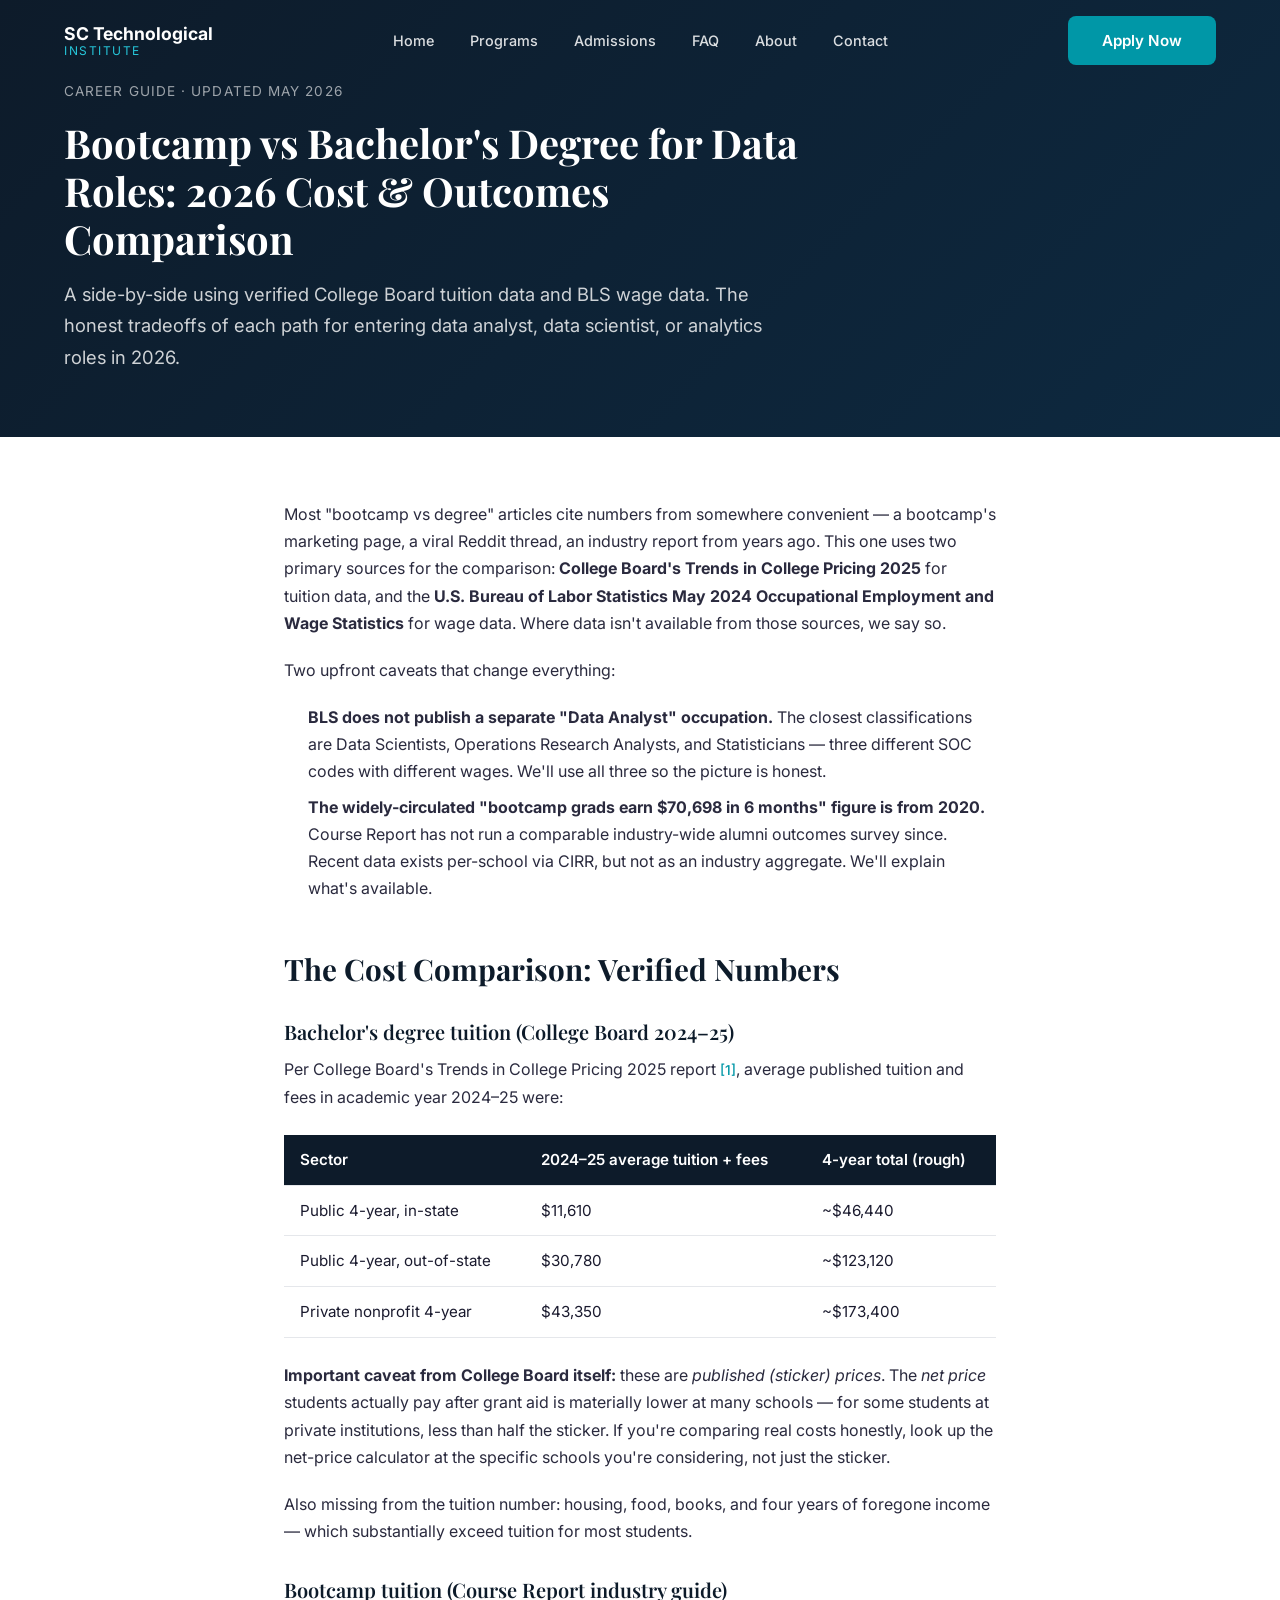
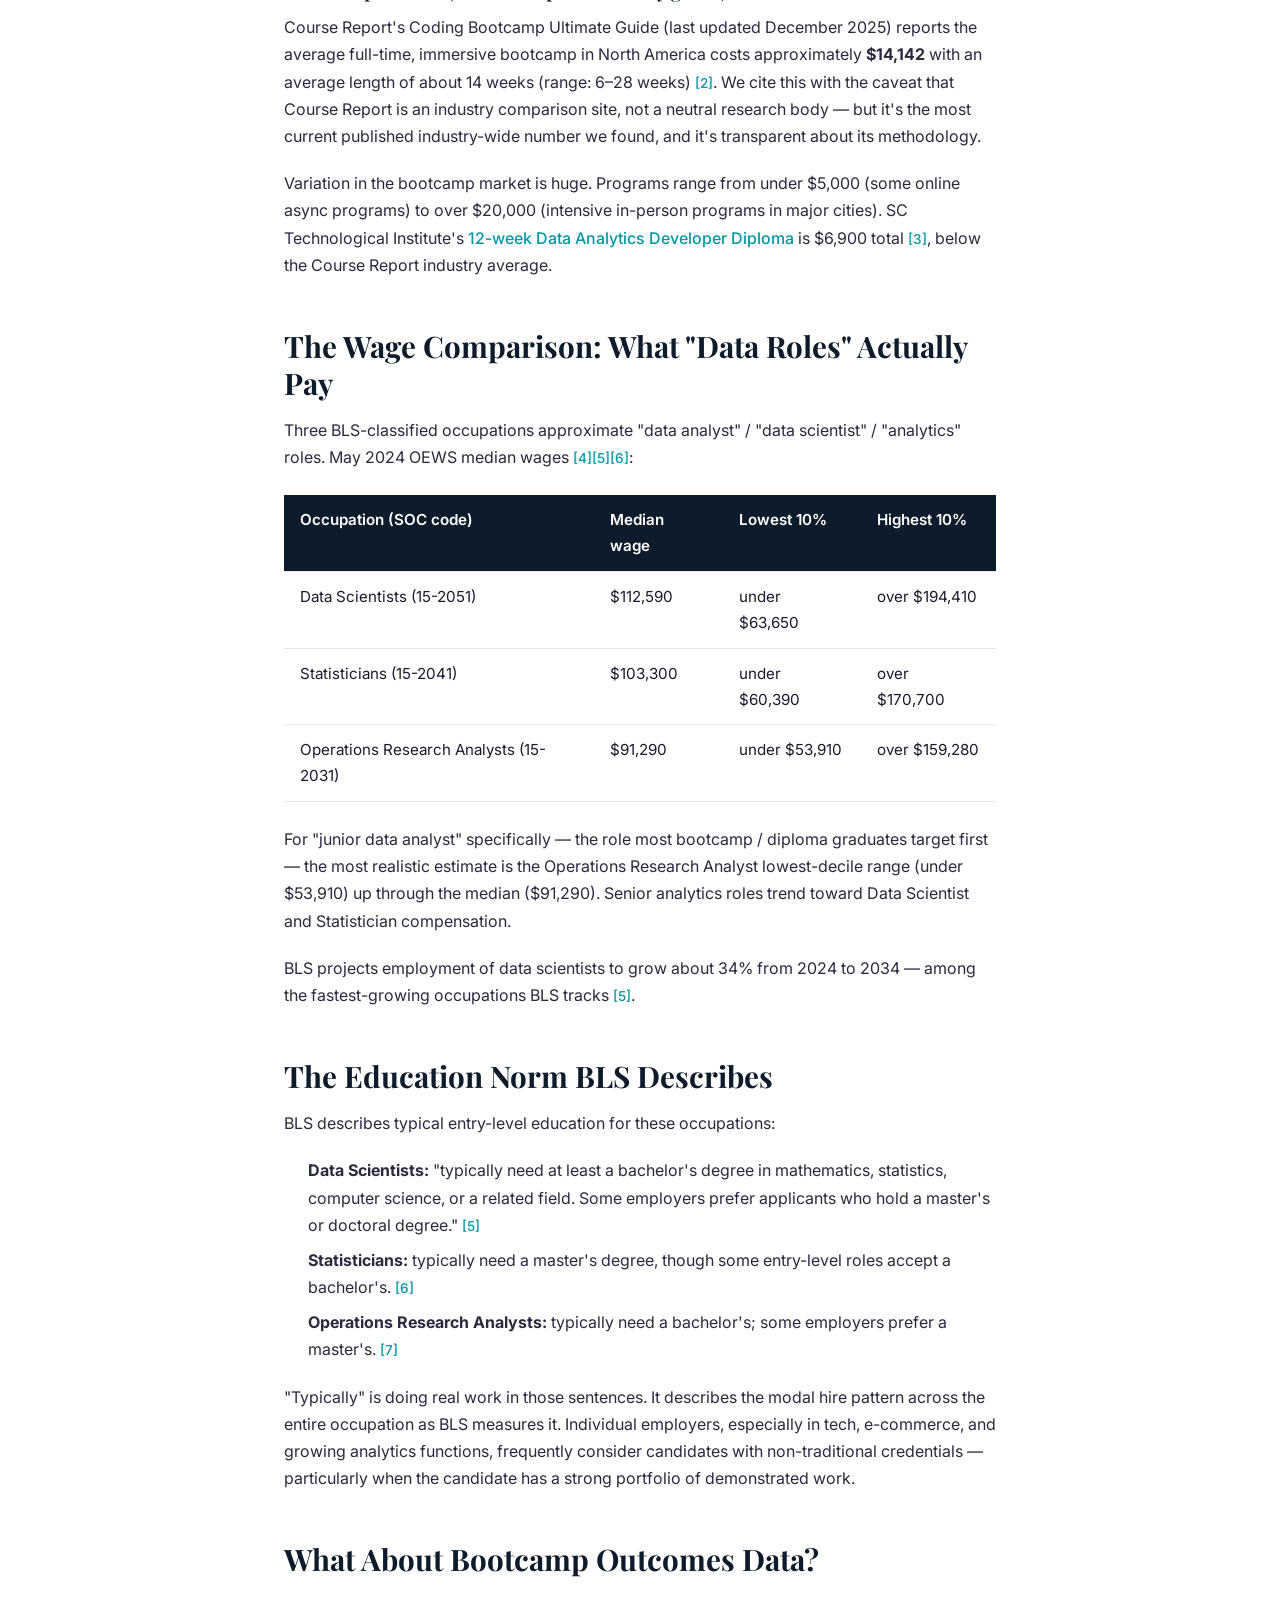
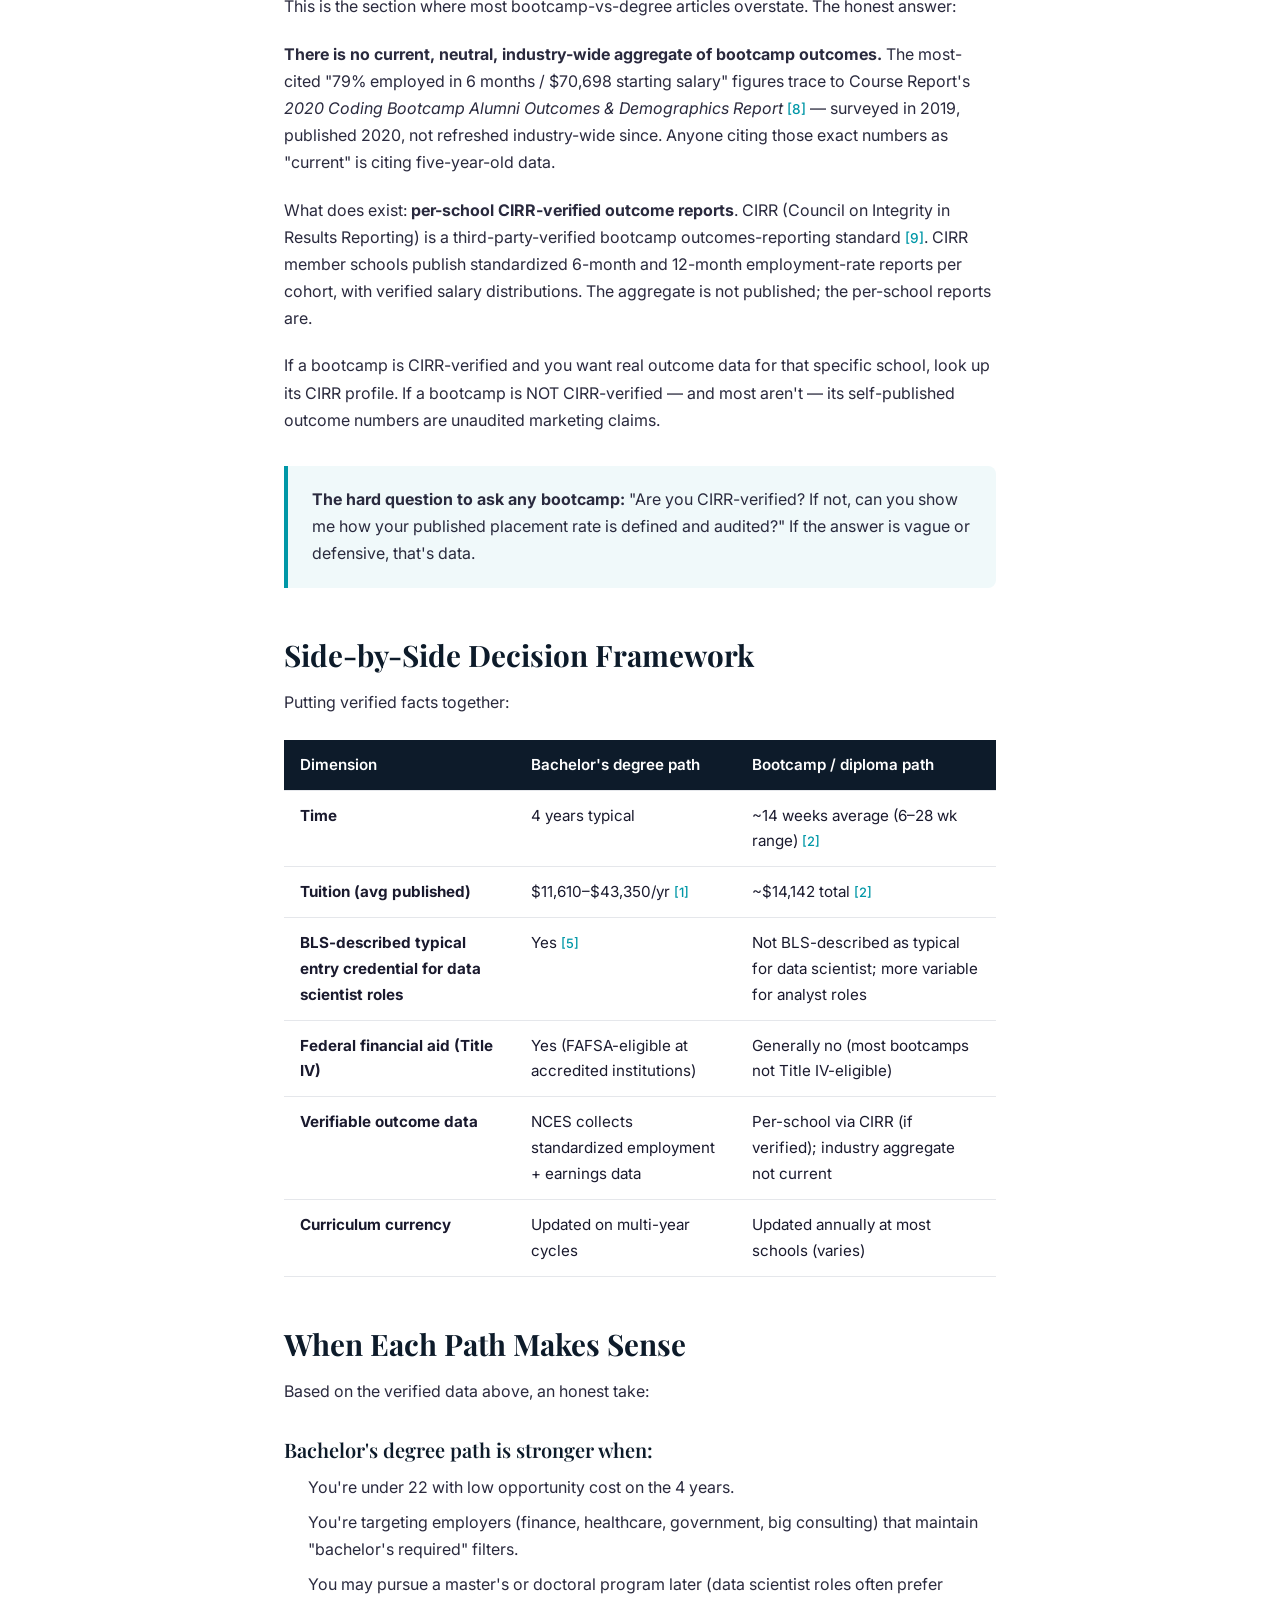
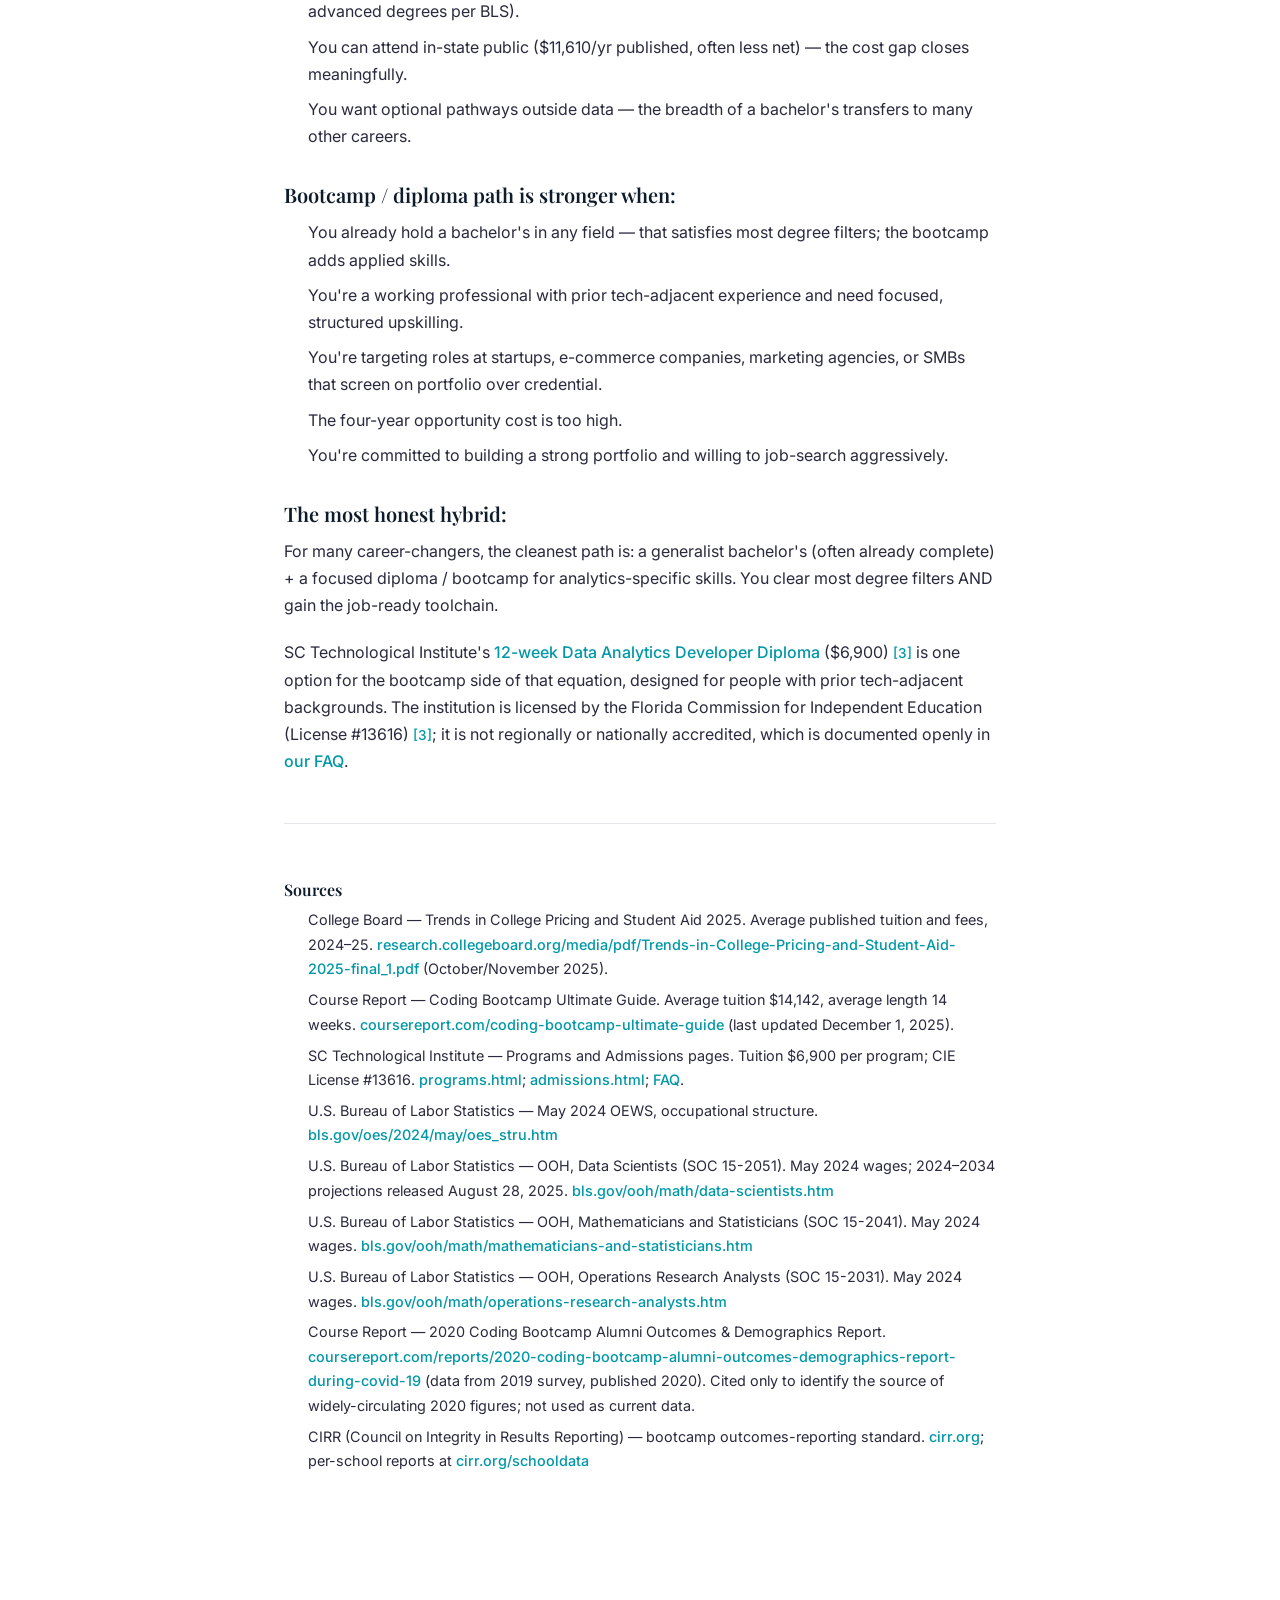
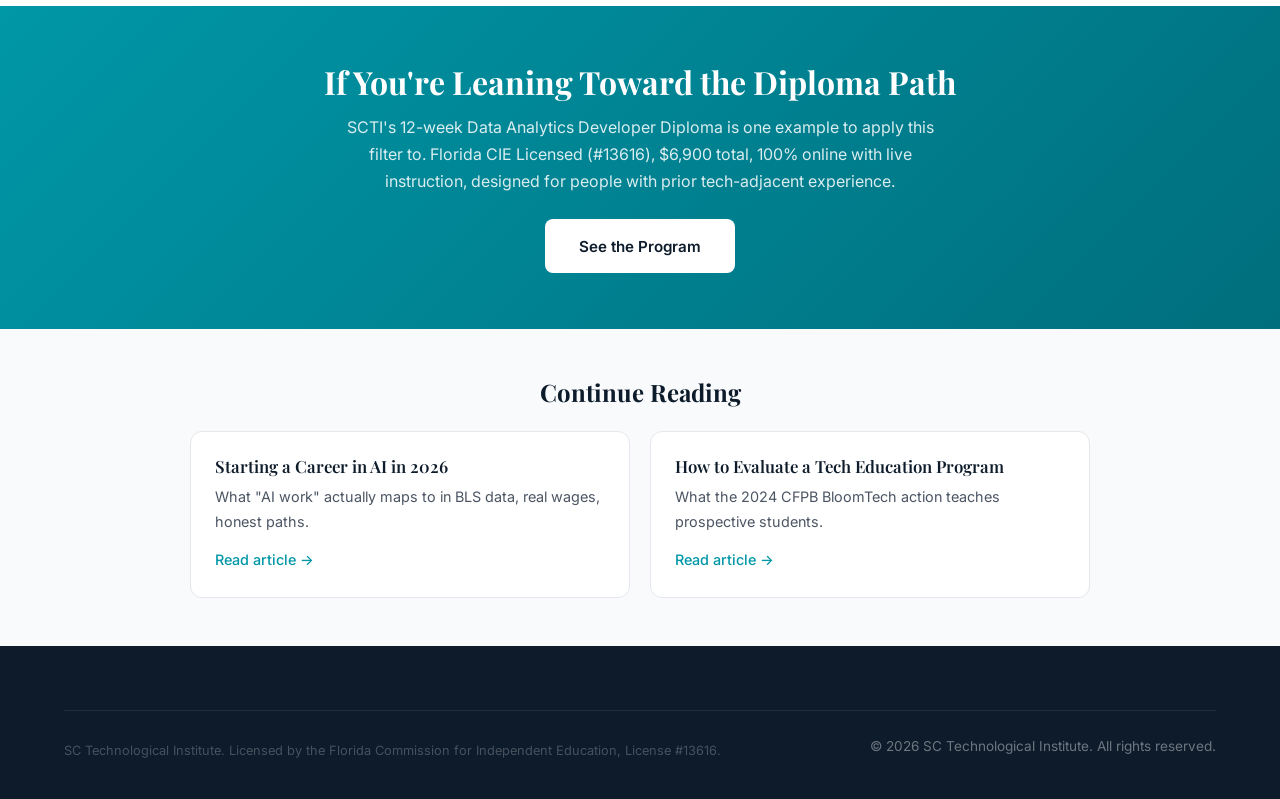
==== blog/bootcamp-vs-bachelors-degree-data-roles-2026.html @ d34c8147 "Mirror from develop @ b030629" ====
<!DOCTYPE html>
<html lang="en">
<head>
    <meta charset="UTF-8">
    <meta name="viewport" content="width=device-width, initial-scale=1.0">
    <meta name="description" content="2026 honest comparison of bootcamp vs bachelor's degree paths for data roles, using verified College Board tuition data and BLS wage data. Time, cost, credentialing tradeoffs — sources cited throughout.">
    <meta name="keywords" content="bootcamp vs degree, data analytics bootcamp vs degree, college tuition 2024 25, bootcamp tuition 2025, BLS data scientist salary, College Board tuition data">
    <meta name="author" content="SC Technological Institute">
    <meta name="robots" content="index, follow">
    <link rel="canonical" href="https://www.sctechinstitute.org/blog/bootcamp-vs-bachelors-degree-data-roles-2026.html">

    <meta property="og:title" content="Bootcamp vs Bachelor's Degree for Data Roles: 2026 Cost & Outcomes Comparison">
    <meta property="og:description" content="College Board tuition data + BLS wages, side by side. Honest tradeoffs of each path for entering data analyst, data scientist, or analytics roles.">
    <meta property="og:type" content="article">
    <meta property="og:url" content="https://www.sctechinstitute.org/blog/bootcamp-vs-bachelors-degree-data-roles-2026.html">
    <meta property="og:site_name" content="SC Technological Institute">
    <meta property="og:locale" content="en_US">
    <meta property="og:image" content="https://www.sctechinstitute.org/images/logo.svg">
    <meta property="article:published_time" content="2026-05-04">
    <meta property="article:author" content="SC Technological Institute">

    <meta name="twitter:card" content="summary_large_image">
    <meta name="twitter:title" content="Bootcamp vs Bachelor's Degree for Data Roles (2026 Comparison)">
    <meta name="twitter:description" content="College Board + BLS data on tuition and wages, side by side.">
    <meta name="twitter:image" content="https://www.sctechinstitute.org/images/logo.svg">

    <title>Bootcamp vs Bachelor's Degree for Data Roles: 2026 Comparison | SCTI</title>

    <script type="application/ld+json">
    {
      "@context": "https://schema.org",
      "@type": "Article",
      "headline": "Bootcamp vs Bachelor's Degree for Data Roles: 2026 Cost &amp; Outcomes Comparison",
      "description": "College Board tuition + BLS wage data side by side, honest tradeoffs.",
      "image": "https://www.sctechinstitute.org/images/logo.svg",
      "datePublished": "2026-05-04",
      "dateModified": "2026-05-04",
      "author": { "@type": "Organization", "name": "SC Technological Institute", "url": "https://www.sctechinstitute.org" },
      "publisher": {
        "@type": "EducationalOrganization",
        "name": "SC Technological Institute",
        "logo": { "@type": "ImageObject", "url": "https://www.sctechinstitute.org/images/logo.svg" }
      },
      "mainEntityOfPage": "https://www.sctechinstitute.org/blog/bootcamp-vs-bachelors-degree-data-roles-2026.html"
    }
    </script>

    <script type="application/ld+json">
    {
      "@context": "https://schema.org",
      "@type": "BreadcrumbList",
      "itemListElement": [
        { "@type": "ListItem", "position": 1, "name": "Home", "item": "https://www.sctechinstitute.org/" },
        { "@type": "ListItem", "position": 2, "name": "Blog", "item": "https://www.sctechinstitute.org/blog/" },
        { "@type": "ListItem", "position": 3, "name": "Bootcamp vs Bachelor's Degree for Data Roles", "item": "https://www.sctechinstitute.org/blog/bootcamp-vs-bachelors-degree-data-roles-2026.html" }
      ]
    }
    </script>

    <link rel="preconnect" href="https://fonts.googleapis.com">
    <link rel="preconnect" href="https://fonts.gstatic.com" crossorigin>
    <link href="https://fonts.googleapis.com/css2?family=Inter:wght@300;400;500;600;700&family=Playfair+Display:wght@400;600;700&display=swap" rel="stylesheet">
    <link rel="stylesheet" href="../css/style.css">
    <link rel="icon" type="image/png" href="../images/logo.svg">

    <style>
        body { font-family: 'Inter', -apple-system, sans-serif; color: #1a1a2e; line-height: 1.7; }
        .article-hero { background: linear-gradient(135deg, #0d1b2a 0%, #0d2940 100%); padding: 5rem 0 3rem; color: #fff; }
        .article-meta { font-size: 0.85rem; color: rgba(255,255,255,0.6); text-transform: uppercase; letter-spacing: 0.08em; margin-bottom: 1rem; }
        .article-hero h1 { font-family: 'Playfair Display', Georgia, serif; font-size: 2.5rem; font-weight: 700; line-height: 1.2; margin-bottom: 1rem; color: #fff; max-width: 760px; }
        .article-hero .subtitle { font-size: 1.15rem; color: rgba(255,255,255,0.8); max-width: 720px; }
        .article-body { padding: 4rem 0; }
        .article-body .container { max-width: 760px; }
        .article-body h2 { font-family: 'Playfair Display', Georgia, serif; font-size: 1.85rem; font-weight: 700; color: #0d1b2a; margin-top: 3rem; margin-bottom: 1rem; }
        .article-body h3 { font-size: 1.25rem; font-weight: 600; color: #0d1b2a; margin-top: 2rem; margin-bottom: 0.75rem; }
        .article-body p { margin-bottom: 1.25rem; color: #2a2a3e; }
        .article-body ul, .article-body ol { margin: 0 0 1.25rem 1.5rem; }
        .article-body li { margin-bottom: 0.5rem; color: #2a2a3e; }
        .article-body a { color: #0097a7; font-weight: 500; }
        .article-body a:hover { text-decoration: underline; }
        .source-cite { font-size: 0.85em; color: #6b7280; }
        .source-cite a { color: #6b7280; }
        .data-table { width: 100%; border-collapse: collapse; margin: 1.5rem 0; font-size: 0.95rem; }
        .data-table th, .data-table td { text-align: left; padding: 0.75rem 1rem; border-bottom: 1px solid #e5e7eb; vertical-align: top; }
        .data-table th { background: #0d1b2a; color: #fff; font-weight: 600; }
        .callout { background: #f0f9fa; border-left: 4px solid #0097a7; padding: 1.25rem 1.5rem; margin: 2rem 0; border-radius: 0 8px 8px 0; }
        .callout p:last-child { margin-bottom: 0; }
        .footnotes { margin-top: 3rem; padding-top: 1.5rem; border-top: 1px solid #e5e7eb; font-size: 0.9rem; color: #4b5563; }
        .footnotes h3 { font-size: 1rem; font-weight: 600; color: #0d1b2a; margin-bottom: 0.5rem; }
        .footnotes ol { margin-left: 1.5rem; }
        .footnotes li { margin-bottom: 0.4rem; word-wrap: break-word; }
        .article-cta { background: linear-gradient(135deg, #0097a7 0%, #006e7d 100%); padding: 3.5rem 0; text-align: center; color: #fff; margin-top: 3rem; }
        .article-cta h2 { color: #fff; font-family: 'Playfair Display', Georgia, serif; font-size: 2rem; margin-bottom: 0.75rem; }
        .article-cta p { color: rgba(255,255,255,0.85); margin-bottom: 1.5rem; max-width: 600px; margin-left: auto; margin-right: auto; }
        .article-cta .btn { display: inline-block; padding: 0.9rem 2rem; background: #fff; color: #0d1b2a; border-radius: 8px; font-weight: 600; text-decoration: none; }
        .related-posts { padding: 3rem 0; background: #f8fafc; }
        .related-posts h3 { font-family: 'Playfair Display', Georgia, serif; font-size: 1.5rem; margin-bottom: 1.5rem; color: #0d1b2a; text-align: center; }
        .related-grid { display: grid; grid-template-columns: repeat(auto-fit, minmax(280px, 1fr)); gap: 1.25rem; max-width: 900px; margin: 0 auto; }
        .related-card { background: #fff; padding: 1.5rem; border-radius: 12px; border: 1px solid #e5e7eb; }
        .related-card h4 { font-size: 1.05rem; font-weight: 600; margin-bottom: 0.5rem; color: #0d1b2a; }
        .related-card p { font-size: 0.9rem; color: #4b5563; margin-bottom: 0.75rem; }
        .related-card a { color: #0097a7; font-weight: 500; font-size: 0.9rem; }
    </style>
</head>
<body>

<nav class="main-nav" role="navigation" aria-label="Main navigation">
    <div class="nav-container">
        <a href="../index.html" class="nav-logo" aria-label="SC Technological Institute Home">
            <div class="nav-logo-text">
                <span class="nav-logo-name">SC Technological</span>
                <span class="nav-logo-sub">Institute</span>
            </div>
        </a>
        <ul class="nav-menu" role="menubar">
            <li role="none"><a href="../index.html" role="menuitem">Home</a></li>
            <li role="none"><a href="../programs.html" role="menuitem">Programs</a></li>
            <li role="none"><a href="../admissions.html" role="menuitem">Admissions</a></li>
            <li role="none"><a href="../faq.html" role="menuitem">FAQ</a></li>
            <li role="none"><a href="../about.html" role="menuitem">About</a></li>
            <li role="none"><a href="../contact.html" role="menuitem">Contact</a></li>
        </ul>
        <a href="../admissions.html" class="nav-cta btn btn-accent">Apply Now</a>
    </div>
</nav>

<main>
    <article>
        <header class="article-hero">
            <div class="container">
                <p class="article-meta">Career Guide · Updated May 2026</p>
                <h1>Bootcamp vs Bachelor's Degree for Data Roles: 2026 Cost &amp; Outcomes Comparison</h1>
                <p class="subtitle">A side-by-side using verified College Board tuition data and BLS wage data. The honest tradeoffs of each path for entering data analyst, data scientist, or analytics roles in 2026.</p>
            </div>
        </header>

        <div class="article-body">
            <div class="container">
                <p>Most "bootcamp vs degree" articles cite numbers from somewhere convenient — a bootcamp's marketing page, a viral Reddit thread, an industry report from years ago. This one uses two primary sources for the comparison: <strong>College Board's Trends in College Pricing 2025</strong> for tuition data, and the <strong>U.S. Bureau of Labor Statistics May 2024 Occupational Employment and Wage Statistics</strong> for wage data. Where data isn't available from those sources, we say so.</p>

                <p>Two upfront caveats that change everything:</p>

                <ol>
                    <li><strong>BLS does not publish a separate "Data Analyst" occupation.</strong> The closest classifications are Data Scientists, Operations Research Analysts, and Statisticians — three different SOC codes with different wages. We'll use all three so the picture is honest.</li>
                    <li><strong>The widely-circulated "bootcamp grads earn $70,698 in 6 months" figure is from 2020.</strong> Course Report has not run a comparable industry-wide alumni outcomes survey since. Recent data exists per-school via CIRR, but not as an industry aggregate. We'll explain what's available.</li>
                </ol>

                <h2>The Cost Comparison: Verified Numbers</h2>

                <h3>Bachelor's degree tuition (College Board 2024–25)</h3>

                <p>Per College Board's Trends in College Pricing 2025 report <a href="#fn1" class="source-cite">[1]</a>, average published tuition and fees in academic year 2024–25 were:</p>

                <table class="data-table">
                    <thead>
                        <tr>
                            <th>Sector</th>
                            <th>2024–25 average tuition + fees</th>
                            <th>4-year total (rough)</th>
                        </tr>
                    </thead>
                    <tbody>
                        <tr><td>Public 4-year, in-state</td><td>$11,610</td><td>~$46,440</td></tr>
                        <tr><td>Public 4-year, out-of-state</td><td>$30,780</td><td>~$123,120</td></tr>
                        <tr><td>Private nonprofit 4-year</td><td>$43,350</td><td>~$173,400</td></tr>
                    </tbody>
                </table>

                <p><strong>Important caveat from College Board itself:</strong> these are <em>published (sticker) prices</em>. The <em>net price</em> students actually pay after grant aid is materially lower at many schools — for some students at private institutions, less than half the sticker. If you're comparing real costs honestly, look up the net-price calculator at the specific schools you're considering, not just the sticker.</p>

                <p>Also missing from the tuition number: housing, food, books, and four years of foregone income — which substantially exceed tuition for most students.</p>

                <h3>Bootcamp tuition (Course Report industry guide)</h3>

                <p>Course Report's Coding Bootcamp Ultimate Guide (last updated December 2025) reports the average full-time, immersive bootcamp in North America costs approximately <strong>$14,142</strong> with an average length of about 14 weeks (range: 6–28 weeks) <a href="#fn2" class="source-cite">[2]</a>. We cite this with the caveat that Course Report is an industry comparison site, not a neutral research body — but it's the most current published industry-wide number we found, and it's transparent about its methodology.</p>

                <p>Variation in the bootcamp market is huge. Programs range from under $5,000 (some online async programs) to over $20,000 (intensive in-person programs in major cities). SC Technological Institute's <a href="../programs.html">12-week Data Analytics Developer Diploma</a> is $6,900 total <a href="#fn3" class="source-cite">[3]</a>, below the Course Report industry average.</p>

                <h2>The Wage Comparison: What "Data Roles" Actually Pay</h2>

                <p>Three BLS-classified occupations approximate "data analyst" / "data scientist" / "analytics" roles. May 2024 OEWS median wages <a href="#fn4" class="source-cite">[4]</a><a href="#fn5" class="source-cite">[5]</a><a href="#fn6" class="source-cite">[6]</a>:</p>

                <table class="data-table">
                    <thead>
                        <tr>
                            <th>Occupation (SOC code)</th>
                            <th>Median wage</th>
                            <th>Lowest 10%</th>
                            <th>Highest 10%</th>
                        </tr>
                    </thead>
                    <tbody>
                        <tr><td>Data Scientists (15-2051)</td><td>$112,590</td><td>under $63,650</td><td>over $194,410</td></tr>
                        <tr><td>Statisticians (15-2041)</td><td>$103,300</td><td>under $60,390</td><td>over $170,700</td></tr>
                        <tr><td>Operations Research Analysts (15-2031)</td><td>$91,290</td><td>under $53,910</td><td>over $159,280</td></tr>
                    </tbody>
                </table>

                <p>For "junior data analyst" specifically — the role most bootcamp / diploma graduates target first — the most realistic estimate is the Operations Research Analyst lowest-decile range (under $53,910) up through the median ($91,290). Senior analytics roles trend toward Data Scientist and Statistician compensation.</p>

                <p>BLS projects employment of data scientists to grow about 34% from 2024 to 2034 — among the fastest-growing occupations BLS tracks <a href="#fn5" class="source-cite">[5]</a>.</p>

                <h2>The Education Norm BLS Describes</h2>

                <p>BLS describes typical entry-level education for these occupations:</p>

                <ul>
                    <li><strong>Data Scientists:</strong> "typically need at least a bachelor's degree in mathematics, statistics, computer science, or a related field. Some employers prefer applicants who hold a master's or doctoral degree." <a href="#fn5" class="source-cite">[5]</a></li>
                    <li><strong>Statisticians:</strong> typically need a master's degree, though some entry-level roles accept a bachelor's. <a href="#fn6" class="source-cite">[6]</a></li>
                    <li><strong>Operations Research Analysts:</strong> typically need a bachelor's; some employers prefer a master's. <a href="#fn7" class="source-cite">[7]</a></li>
                </ul>

                <p>"Typically" is doing real work in those sentences. It describes the modal hire pattern across the entire occupation as BLS measures it. Individual employers, especially in tech, e-commerce, and growing analytics functions, frequently consider candidates with non-traditional credentials — particularly when the candidate has a strong portfolio of demonstrated work.</p>

                <h2>What About Bootcamp Outcomes Data?</h2>

                <p>This is the section where most bootcamp-vs-degree articles overstate. The honest answer:</p>

                <p><strong>There is no current, neutral, industry-wide aggregate of bootcamp outcomes.</strong> The most-cited "79% employed in 6 months / $70,698 starting salary" figures trace to Course Report's <em>2020 Coding Bootcamp Alumni Outcomes &amp; Demographics Report</em> <a href="#fn8" class="source-cite">[8]</a> — surveyed in 2019, published 2020, not refreshed industry-wide since. Anyone citing those exact numbers as "current" is citing five-year-old data.</p>

                <p>What does exist: <strong>per-school CIRR-verified outcome reports</strong>. CIRR (Council on Integrity in Results Reporting) is a third-party-verified bootcamp outcomes-reporting standard <a href="#fn9" class="source-cite">[9]</a>. CIRR member schools publish standardized 6-month and 12-month employment-rate reports per cohort, with verified salary distributions. The aggregate is not published; the per-school reports are.</p>

                <p>If a bootcamp is CIRR-verified and you want real outcome data for that specific school, look up its CIRR profile. If a bootcamp is NOT CIRR-verified — and most aren't — its self-published outcome numbers are unaudited marketing claims.</p>

                <div class="callout">
                    <p><strong>The hard question to ask any bootcamp:</strong> "Are you CIRR-verified? If not, can you show me how your published placement rate is defined and audited?" If the answer is vague or defensive, that's data.</p>
                </div>

                <h2>Side-by-Side Decision Framework</h2>

                <p>Putting verified facts together:</p>

                <table class="data-table">
                    <thead>
                        <tr>
                            <th>Dimension</th>
                            <th>Bachelor's degree path</th>
                            <th>Bootcamp / diploma path</th>
                        </tr>
                    </thead>
                    <tbody>
                        <tr>
                            <td><strong>Time</strong></td>
                            <td>4 years typical</td>
                            <td>~14 weeks average (6–28 wk range) <a href="#fn2" class="source-cite">[2]</a></td>
                        </tr>
                        <tr>
                            <td><strong>Tuition (avg published)</strong></td>
                            <td>$11,610–$43,350/yr <a href="#fn1" class="source-cite">[1]</a></td>
                            <td>~$14,142 total <a href="#fn2" class="source-cite">[2]</a></td>
                        </tr>
                        <tr>
                            <td><strong>BLS-described typical entry credential for data scientist roles</strong></td>
                            <td>Yes <a href="#fn5" class="source-cite">[5]</a></td>
                            <td>Not BLS-described as typical for data scientist; more variable for analyst roles</td>
                        </tr>
                        <tr>
                            <td><strong>Federal financial aid (Title IV)</strong></td>
                            <td>Yes (FAFSA-eligible at accredited institutions)</td>
                            <td>Generally no (most bootcamps not Title IV-eligible)</td>
                        </tr>
                        <tr>
                            <td><strong>Verifiable outcome data</strong></td>
                            <td>NCES collects standardized employment + earnings data</td>
                            <td>Per-school via CIRR (if verified); industry aggregate not current</td>
                        </tr>
                        <tr>
                            <td><strong>Curriculum currency</strong></td>
                            <td>Updated on multi-year cycles</td>
                            <td>Updated annually at most schools (varies)</td>
                        </tr>
                    </tbody>
                </table>

                <h2>When Each Path Makes Sense</h2>

                <p>Based on the verified data above, an honest take:</p>

                <h3>Bachelor's degree path is stronger when:</h3>
                <ul>
                    <li>You're under 22 with low opportunity cost on the 4 years.</li>
                    <li>You're targeting employers (finance, healthcare, government, big consulting) that maintain "bachelor's required" filters.</li>
                    <li>You may pursue a master's or doctoral program later (data scientist roles often prefer advanced degrees per BLS).</li>
                    <li>You can attend in-state public ($11,610/yr published, often less net) — the cost gap closes meaningfully.</li>
                    <li>You want optional pathways outside data — the breadth of a bachelor's transfers to many other careers.</li>
                </ul>

                <h3>Bootcamp / diploma path is stronger when:</h3>
                <ul>
                    <li>You already hold a bachelor's in any field — that satisfies most degree filters; the bootcamp adds applied skills.</li>
                    <li>You're a working professional with prior tech-adjacent experience and need focused, structured upskilling.</li>
                    <li>You're targeting roles at startups, e-commerce companies, marketing agencies, or SMBs that screen on portfolio over credential.</li>
                    <li>The four-year opportunity cost is too high.</li>
                    <li>You're committed to building a strong portfolio and willing to job-search aggressively.</li>
                </ul>

                <h3>The most honest hybrid:</h3>
                <p>For many career-changers, the cleanest path is: a generalist bachelor's (often already complete) + a focused diploma / bootcamp for analytics-specific skills. You clear most degree filters AND gain the job-ready toolchain.</p>

                <p>SC Technological Institute's <a href="../programs.html">12-week Data Analytics Developer Diploma</a> ($6,900) <a href="#fn3" class="source-cite">[3]</a> is one option for the bootcamp side of that equation, designed for people with prior tech-adjacent backgrounds. The institution is licensed by the Florida Commission for Independent Education (License #13616) <a href="#fn3" class="source-cite">[3]</a>; it is not regionally or nationally accredited, which is documented openly in <a href="../faq.html">our FAQ</a>.</p>

                <div class="footnotes">
                    <h3>Sources</h3>
                    <ol>
                        <li id="fn1">College Board — Trends in College Pricing and Student Aid 2025. Average published tuition and fees, 2024–25. <a href="https://research.collegeboard.org/media/pdf/Trends-in-College-Pricing-and-Student-Aid-2025-final_1.pdf" rel="nofollow">research.collegeboard.org/media/pdf/Trends-in-College-Pricing-and-Student-Aid-2025-final_1.pdf</a> (October/November 2025).</li>
                        <li id="fn2">Course Report — Coding Bootcamp Ultimate Guide. Average tuition $14,142, average length 14 weeks. <a href="https://www.coursereport.com/coding-bootcamp-ultimate-guide" rel="nofollow">coursereport.com/coding-bootcamp-ultimate-guide</a> (last updated December 1, 2025).</li>
                        <li id="fn3">SC Technological Institute — Programs and Admissions pages. Tuition $6,900 per program; CIE License #13616. <a href="../programs.html">programs.html</a>; <a href="../admissions.html">admissions.html</a>; <a href="../faq.html">FAQ</a>.</li>
                        <li id="fn4">U.S. Bureau of Labor Statistics — May 2024 OEWS, occupational structure. <a href="https://www.bls.gov/oes/2024/may/oes_stru.htm" rel="nofollow">bls.gov/oes/2024/may/oes_stru.htm</a></li>
                        <li id="fn5">U.S. Bureau of Labor Statistics — OOH, Data Scientists (SOC 15-2051). May 2024 wages; 2024–2034 projections released August 28, 2025. <a href="https://www.bls.gov/ooh/math/data-scientists.htm" rel="nofollow">bls.gov/ooh/math/data-scientists.htm</a></li>
                        <li id="fn6">U.S. Bureau of Labor Statistics — OOH, Mathematicians and Statisticians (SOC 15-2041). May 2024 wages. <a href="https://www.bls.gov/ooh/math/mathematicians-and-statisticians.htm" rel="nofollow">bls.gov/ooh/math/mathematicians-and-statisticians.htm</a></li>
                        <li id="fn7">U.S. Bureau of Labor Statistics — OOH, Operations Research Analysts (SOC 15-2031). May 2024 wages. <a href="https://www.bls.gov/ooh/math/operations-research-analysts.htm" rel="nofollow">bls.gov/ooh/math/operations-research-analysts.htm</a></li>
                        <li id="fn8">Course Report — 2020 Coding Bootcamp Alumni Outcomes &amp; Demographics Report. <a href="https://www.coursereport.com/reports/2020-coding-bootcamp-alumni-outcomes-demographics-report-during-covid-19" rel="nofollow">coursereport.com/reports/2020-coding-bootcamp-alumni-outcomes-demographics-report-during-covid-19</a> (data from 2019 survey, published 2020). Cited only to identify the source of widely-circulating 2020 figures; not used as current data.</li>
                        <li id="fn9">CIRR (Council on Integrity in Results Reporting) — bootcamp outcomes-reporting standard. <a href="https://www.cirr.org/" rel="nofollow">cirr.org</a>; per-school reports at <a href="https://www.cirr.org/schooldata" rel="nofollow">cirr.org/schooldata</a></li>
                    </ol>
                </div>
            </div>
        </div>

        <section class="article-cta">
            <div class="container">
                <h2>If You're Leaning Toward the Diploma Path</h2>
                <p>SCTI's 12-week Data Analytics Developer Diploma is one example to apply this filter to. Florida CIE Licensed (#13616), $6,900 total, 100% online with live instruction, designed for people with prior tech-adjacent experience.</p>
                <a href="../programs.html" class="btn">See the Program</a>
            </div>
        </section>
    </article>

    <section class="related-posts">
        <div class="container">
            <h3>Continue Reading</h3>
            <div class="related-grid">
                <div class="related-card">
                    <h4>Starting a Career in AI in 2026</h4>
                    <p>What "AI work" actually maps to in BLS data, real wages, honest paths.</p>
                    <a href="starting-a-career-in-ai-in-2026.html">Read article →</a>
                </div>
                <div class="related-card">
                    <h4>How to Evaluate a Tech Education Program</h4>
                    <p>What the 2024 CFPB BloomTech action teaches prospective students.</p>
                    <a href="how-to-evaluate-a-tech-education-program.html">Read article →</a>
                </div>
            </div>
        </div>
    </section>
</main>

<footer class="site-footer" role="contentinfo">
    <div class="container">
        <div class="footer-bottom">
            <p class="footer-licensure">SC Technological Institute. Licensed by the Florida Commission for Independent Education, License #13616.</p>
            <p class="footer-copyright">&copy; 2026 SC Technological Institute. All rights reserved.</p>
        </div>
    </div>
</footer>

</body>
</html>
---- css/style.css ----
/* ============================================================
   SC Technological Institute - Production Stylesheet
   Brand: Dark navy + teal accent + gold highlights
   Fonts: Inter (body), Playfair Display (headings)
   ============================================================ */

/* --- CSS Custom Properties --------------------------------- */
:root {
  --color-navy:        #0d1b2a;
  --color-navy-light:  #1b2d44;
  --color-navy-dark:   #060f1a;
  --color-teal:        #0097a7;
  --color-teal-dark:   #00838f;
  --color-teal-light:  #26c6da;
  --color-gold:        #d4a843;
  --color-gold-dark:   #b8922e;
  --color-gold-light:  #e4c36a;
  --color-green:       #2e7d32;
  --color-green-light: #4caf50;
  --color-white:       #ffffff;
  --color-off-white:   #f5f7fa;
  --color-light-gray:  #e8ecf1;
  --color-mid-gray:    #8a94a6;
  --color-dark-gray:   #3d4f5f;
  --color-text:        #2c3e50;
  --color-text-light:  #5a6c7d;
  --color-danger:      #c0392b;
  --color-success:     #27ae60;

  --font-body:    'Inter', -apple-system, BlinkMacSystemFont, 'Segoe UI', Roboto, sans-serif;
  --font-heading: 'Playfair Display', Georgia, 'Times New Roman', serif;

  --shadow-sm:  0 1px 3px rgba(0,0,0,.08);
  --shadow-md:  0 4px 12px rgba(0,0,0,.1);
  --shadow-lg:  0 8px 30px rgba(0,0,0,.15);
  --shadow-xl:  0 16px 48px rgba(0,0,0,.2);

  --radius-sm:  4px;
  --radius-md:  8px;
  --radius-lg:  12px;
  --radius-xl:  20px;
  --radius-full: 9999px;

  --transition-fast:   .2s ease;
  --transition-base:   .3s ease;
  --transition-slow:   .5s ease;

  --nav-height:  72px;
  --container-max: 1200px;
  --container-wide: 1400px;
}

/* --- Reset & Base ------------------------------------------ */
*,
*::before,
*::after {
  margin: 0;
  padding: 0;
  box-sizing: border-box;
}

html {
  scroll-behavior: smooth;
  font-size: 16px;
  -webkit-text-size-adjust: 100%;
}

body {
  font-family: var(--font-body);
  color: var(--color-text);
  background-color: var(--color-white);
  line-height: 1.7;
  overflow-x: hidden;
  -webkit-font-smoothing: antialiased;
  -moz-osx-font-smoothing: grayscale;
}

img {
  max-width: 100%;
  height: auto;
  display: block;
}

a {
  color: var(--color-teal);
  text-decoration: none;
  transition: color var(--transition-fast);
}

a:hover {
  color: var(--color-teal-dark);
}

ul, ol {
  list-style: none;
}

h1, h2, h3, h4, h5, h6 {
  font-family: var(--font-heading);
  font-weight: 700;
  line-height: 1.25;
  color: var(--color-navy);
}

h1 { font-size: 3rem; }
h2 { font-size: 2.25rem; }
h3 { font-size: 1.5rem; }
h4 { font-size: 1.25rem; }
h5 { font-size: 1.1rem; }
h6 { font-size: 1rem; }

p {
  margin-bottom: 1rem;
}

::selection {
  background: var(--color-teal);
  color: var(--color-white);
}

/* --- Utility Classes --------------------------------------- */
.container {
  width: 100%;
  max-width: var(--container-max);
  margin: 0 auto;
  padding: 0 1.5rem;
}

.container-wide {
  max-width: var(--container-wide);
  margin: 0 auto;
  padding: 0 1.5rem;
}

.section-padding {
  padding: 5rem 0;
}

.section-padding-sm {
  padding: 3rem 0;
}

.section-padding-lg {
  padding: 7rem 0;
}

.bg-navy    { background-color: var(--color-navy); color: var(--color-white); }
.bg-white   { background-color: var(--color-white); }
.bg-off-white { background-color: var(--color-off-white); }
.bg-teal    { background-color: var(--color-teal); color: var(--color-white); }
.bg-gold    { background-color: var(--color-gold); color: var(--color-navy); }

.text-center  { text-align: center; }
.text-left    { text-align: left; }
.text-right   { text-align: right; }
.text-white   { color: var(--color-white); }
.text-navy    { color: var(--color-navy); }
.text-teal    { color: var(--color-teal); }
.text-gold    { color: var(--color-gold); }
.text-muted   { color: var(--color-text-light); }

.flex { display: flex; }
.flex-wrap { flex-wrap: wrap; }
.items-center { align-items: center; }
.justify-center { justify-content: center; }
.justify-between { justify-content: space-between; }
.gap-1 { gap: .5rem; }
.gap-2 { gap: 1rem; }
.gap-3 { gap: 1.5rem; }
.gap-4 { gap: 2rem; }

.mt-1 { margin-top: .5rem; }
.mt-2 { margin-top: 1rem; }
.mt-3 { margin-top: 1.5rem; }
.mt-4 { margin-top: 2rem; }
.mb-1 { margin-bottom: .5rem; }
.mb-2 { margin-bottom: 1rem; }
.mb-3 { margin-bottom: 1.5rem; }
.mb-4 { margin-bottom: 2rem; }

.hidden { display: none !important; }
.sr-only {
  position: absolute;
  width: 1px;
  height: 1px;
  padding: 0;
  margin: -1px;
  overflow: hidden;
  clip: rect(0,0,0,0);
  white-space: nowrap;
  border: 0;
}

/* --- Section Headers --------------------------------------- */
.section-header {
  text-align: center;
  margin-bottom: 3rem;
}

.section-header h2 {
  position: relative;
  display: inline-block;
  padding-bottom: .75rem;
  margin-bottom: .75rem;
}

.section-header h2::after {
  content: '';
  position: absolute;
  bottom: 0;
  left: 50%;
  transform: translateX(-50%);
  width: 60px;
  height: 3px;
  background: linear-gradient(90deg, var(--color-teal), var(--color-gold));
  border-radius: 2px;
}

.section-header p {
  max-width: 640px;
  margin: 0 auto;
  color: var(--color-text-light);
  font-size: 1.1rem;
}

/* --- Buttons ----------------------------------------------- */
.btn {
  display: inline-flex;
  align-items: center;
  justify-content: center;
  gap: .5rem;
  padding: .75rem 1.75rem;
  font-family: var(--font-body);
  font-size: .95rem;
  font-weight: 600;
  border: 2px solid transparent;
  border-radius: var(--radius-md);
  cursor: pointer;
  transition: all var(--transition-base);
  text-decoration: none;
  line-height: 1.4;
  white-space: nowrap;
}

.btn:focus-visible {
  outline: 3px solid var(--color-teal-light);
  outline-offset: 2px;
}

.btn-primary {
  background: linear-gradient(135deg, var(--color-teal), var(--color-teal-dark));
  color: var(--color-white);
  border-color: var(--color-teal);
}

.btn-primary:hover {
  background: linear-gradient(135deg, var(--color-teal-dark), #006064);
  transform: translateY(-2px);
  box-shadow: 0 6px 20px rgba(0,151,167,.35);
  color: var(--color-white);
}

.btn-secondary {
  background: transparent;
  color: var(--color-teal);
  border-color: var(--color-teal);
}

.btn-secondary:hover {
  background: var(--color-teal);
  color: var(--color-white);
  transform: translateY(-2px);
}

.btn-gold {
  background: linear-gradient(135deg, var(--color-gold), var(--color-gold-dark));
  color: var(--color-navy);
  border-color: var(--color-gold);
}

.btn-gold:hover {
  background: linear-gradient(135deg, var(--color-gold-light), var(--color-gold));
  transform: translateY(-2px);
  box-shadow: 0 6px 20px rgba(212,168,67,.35);
  color: var(--color-navy);
}

.btn-white {
  background: var(--color-white);
  color: var(--color-navy);
  border-color: var(--color-white);
}

.btn-white:hover {
  background: var(--color-off-white);
  transform: translateY(-2px);
  box-shadow: var(--shadow-md);
  color: var(--color-navy);
}

.btn-sm {
  padding: .5rem 1.25rem;
  font-size: .85rem;
}

.btn-lg {
  padding: 1rem 2.25rem;
  font-size: 1.05rem;
}

.btn-block {
  display: flex;
  width: 100%;
}

/* --- Badges ------------------------------------------------ */
.badge {
  display: inline-block;
  padding: .25rem .75rem;
  font-size: .75rem;
  font-weight: 700;
  text-transform: uppercase;
  letter-spacing: .05em;
  border-radius: var(--radius-full);
  line-height: 1.4;
}

.badge-teal {
  background: rgba(0,151,167,.12);
  color: var(--color-teal-dark);
}

.badge-gold {
  background: rgba(212,168,67,.15);
  color: var(--color-gold-dark);
}

.badge-green {
  background: rgba(46,125,50,.12);
  color: var(--color-green);
}

.badge-navy {
  background: rgba(13,27,42,.1);
  color: var(--color-navy);
}

/* --- Navigation -------------------------------------------- */
.navbar {
  position: fixed;
  top: 0;
  left: 0;
  right: 0;
  z-index: 1000;
  height: var(--nav-height);
  display: flex;
  align-items: center;
  padding: 0 2rem;
  background: transparent;
  transition: background var(--transition-base), box-shadow var(--transition-base);
}

.navbar.scrolled {
  background: var(--color-navy);
  box-shadow: 0 2px 20px rgba(0,0,0,.3);
}

.navbar .container {
  display: flex;
  align-items: center;
  justify-content: space-between;
  width: 100%;
  max-width: var(--container-wide);
}

.navbar-brand {
  display: flex;
  align-items: center;
  gap: .75rem;
  color: var(--color-white);
  font-family: var(--font-heading);
  font-size: 1.3rem;
  font-weight: 700;
  text-decoration: none;
}

.navbar-brand img {
  height: 42px;
  width: auto;
}

.navbar-brand:hover {
  color: var(--color-gold);
}

.nav-links {
  display: flex;
  align-items: center;
  gap: .25rem;
}

.nav-links a {
  color: rgba(255,255,255,.85);
  padding: .5rem 1rem;
  font-size: .9rem;
  font-weight: 500;
  border-radius: var(--radius-sm);
  transition: color var(--transition-fast), background var(--transition-fast);
}

.nav-links a:hover,
.nav-links a.active {
  color: var(--color-white);
  background: rgba(255,255,255,.1);
}

.nav-links .btn {
  margin-left: .5rem;
}

/* Hamburger */
.nav-toggle {
  display: none;
  flex-direction: column;
  justify-content: center;
  gap: 5px;
  width: 32px;
  height: 32px;
  background: none;
  border: none;
  cursor: pointer;
  padding: 0;
  z-index: 1001;
}

.nav-toggle span {
  display: block;
  width: 24px;
  height: 2px;
  background: var(--color-white);
  border-radius: 2px;
  transition: transform var(--transition-base), opacity var(--transition-fast);
}

.nav-toggle.open span:nth-child(1) {
  transform: translateY(7px) rotate(45deg);
}

.nav-toggle.open span:nth-child(2) {
  opacity: 0;
}

.nav-toggle.open span:nth-child(3) {
  transform: translateY(-7px) rotate(-45deg);
}

/* --- Hero Section ------------------------------------------ */
.hero {
  position: relative;
  min-height: 100vh;
  display: flex;
  align-items: center;
  justify-content: center;
  text-align: center;
  color: var(--color-white);
  overflow: hidden;
}

.hero-bg {
  position: absolute;
  inset: 0;
  background-size: cover;
  background-position: center;
  background-repeat: no-repeat;
}

.hero-bg::after {
  content: '';
  position: absolute;
  inset: 0;
  background: linear-gradient(
    135deg,
    rgba(13,27,42,.92) 0%,
    rgba(0,131,143,.75) 50%,
    rgba(13,27,42,.88) 100%
  );
}

.hero-content {
  position: relative;
  z-index: 2;
  max-width: 800px;
  padding: 2rem 1.5rem;
}

.hero-content .badge {
  margin-bottom: 1.5rem;
  background: rgba(212,168,67,.2);
  color: var(--color-gold-light);
  font-size: .8rem;
  padding: .35rem 1rem;
}

.hero-content h1 {
  font-size: 3.5rem;
  color: var(--color-white);
  margin-bottom: 1.25rem;
  line-height: 1.15;
}

.hero-content h1 span {
  color: var(--color-gold);
}

.hero-content p {
  font-size: 1.2rem;
  color: rgba(255,255,255,.85);
  max-width: 600px;
  margin: 0 auto 2rem;
  line-height: 1.7;
}

.hero-buttons {
  display: flex;
  gap: 1rem;
  justify-content: center;
  flex-wrap: wrap;
}

.hero-scroll-indicator {
  position: absolute;
  bottom: 2rem;
  left: 50%;
  transform: translateX(-50%);
  z-index: 2;
  animation: heroFloat 2s ease-in-out infinite;
}

.hero-scroll-indicator a {
  color: rgba(255,255,255,.6);
  font-size: 1.5rem;
  transition: color var(--transition-fast);
}

.hero-scroll-indicator a:hover {
  color: var(--color-white);
}

@keyframes heroFloat {
  0%, 100% { transform: translateX(-50%) translateY(0); }
  50%      { transform: translateX(-50%) translateY(10px); }
}

/* --- Breadcrumbs ------------------------------------------- */
.breadcrumbs {
  padding: .75rem 0;
  background: var(--color-off-white);
  border-bottom: 1px solid var(--color-light-gray);
}

.breadcrumbs ol {
  display: flex;
  align-items: center;
  gap: .25rem;
  font-size: .85rem;
}

.breadcrumbs li + li::before {
  content: '\203A';
  margin-right: .35rem;
  color: var(--color-mid-gray);
}

.breadcrumbs a {
  color: var(--color-text-light);
}

.breadcrumbs a:hover {
  color: var(--color-teal);
}

.breadcrumbs .current {
  color: var(--color-navy);
  font-weight: 600;
}

/* --- Program / Course Cards -------------------------------- */
.card-grid {
  display: grid;
  grid-template-columns: repeat(auto-fill, minmax(340px, 1fr));
  gap: 2rem;
}

.program-card {
  background: var(--color-white);
  border-radius: var(--radius-lg);
  overflow: hidden;
  box-shadow: var(--shadow-sm);
  border: 1px solid var(--color-light-gray);
  transition: transform var(--transition-base), box-shadow var(--transition-base);
}

.program-card:hover {
  transform: translateY(-6px);
  box-shadow: var(--shadow-lg);
}

.program-card-header {
  position: relative;
  padding: 1.75rem 1.5rem;
  background: linear-gradient(135deg, var(--color-navy), var(--color-navy-light));
  color: var(--color-white);
}

.program-card-header .badge {
  position: absolute;
  top: 1rem;
  right: 1rem;
}

.program-card-header h3 {
  color: var(--color-white);
  font-size: 1.35rem;
  margin-bottom: .35rem;
}

.program-card-header p {
  color: rgba(255,255,255,.7);
  font-size: .9rem;
  margin-bottom: 0;
}

.program-card-body {
  padding: 1.5rem;
}

.program-card-body p {
  font-size: .95rem;
  color: var(--color-text-light);
}

.program-card-meta {
  display: flex;
  gap: 1.5rem;
  margin: 1rem 0;
  padding: 1rem 0;
  border-top: 1px solid var(--color-light-gray);
  border-bottom: 1px solid var(--color-light-gray);
}

.program-card-meta span {
  font-size: .85rem;
  color: var(--color-text-light);
  display: flex;
  align-items: center;
  gap: .35rem;
}

.program-card-meta strong {
  color: var(--color-navy);
}

/* Course breakdown table inside cards */
.course-table {
  width: 100%;
  border-collapse: collapse;
  margin: 1rem 0;
  font-size: .88rem;
}

.course-table thead {
  background: var(--color-off-white);
}

.course-table th {
  padding: .65rem .75rem;
  text-align: left;
  font-weight: 600;
  font-size: .8rem;
  text-transform: uppercase;
  letter-spacing: .04em;
  color: var(--color-text-light);
  border-bottom: 2px solid var(--color-light-gray);
}

.course-table td {
  padding: .6rem .75rem;
  border-bottom: 1px solid var(--color-light-gray);
  color: var(--color-text);
}

.course-table tbody tr:hover {
  background: rgba(0,151,167,.04);
}

.course-table .credits {
  text-align: center;
  font-weight: 600;
  color: var(--color-teal);
}

.program-card-footer {
  padding: 0 1.5rem 1.5rem;
}

/* --- Faculty Cards ----------------------------------------- */
.faculty-grid {
  display: grid;
  grid-template-columns: repeat(auto-fill, minmax(260px, 1fr));
  gap: 2rem;
}

.faculty-card {
  background: var(--color-white);
  border-radius: var(--radius-lg);
  overflow: hidden;
  box-shadow: var(--shadow-sm);
  border: 1px solid var(--color-light-gray);
  text-align: center;
  transition: transform var(--transition-base), box-shadow var(--transition-base);
}

.faculty-card:hover {
  transform: translateY(-4px);
  box-shadow: var(--shadow-md);
}

.faculty-card-photo {
  width: 100%;
  height: 260px;
  background: linear-gradient(135deg, var(--color-navy-light), var(--color-teal-dark));
  display: flex;
  align-items: center;
  justify-content: center;
  overflow: hidden;
}

.faculty-card-photo img {
  width: 100%;
  height: 100%;
  object-fit: cover;
}

.faculty-card-photo .placeholder-icon {
  font-size: 4rem;
  color: rgba(255,255,255,.3);
}

.faculty-card-info {
  padding: 1.25rem 1rem 1.5rem;
}

.faculty-card-info h4 {
  font-family: var(--font-heading);
  color: var(--color-navy);
  margin-bottom: .25rem;
}

.faculty-card-info .title {
  font-size: .85rem;
  color: var(--color-teal);
  font-weight: 600;
  margin-bottom: .5rem;
}

.faculty-card-info p {
  font-size: .88rem;
  color: var(--color-text-light);
  margin-bottom: 0;
}

.faculty-card-socials {
  display: flex;
  justify-content: center;
  gap: .75rem;
  padding: 0 1rem 1.25rem;
}

.faculty-card-socials a {
  width: 34px;
  height: 34px;
  display: flex;
  align-items: center;
  justify-content: center;
  border-radius: 50%;
  background: var(--color-off-white);
  color: var(--color-text-light);
  font-size: .85rem;
  transition: all var(--transition-fast);
}

.faculty-card-socials a:hover {
  background: var(--color-teal);
  color: var(--color-white);
}

/* --- Statistics / Counter Section -------------------------- */
.stats-section {
  position: relative;
  background: linear-gradient(135deg, var(--color-navy) 0%, var(--color-navy-light) 100%);
  color: var(--color-white);
  overflow: hidden;
}

.stats-section::before {
  content: '';
  position: absolute;
  top: -50%;
  right: -20%;
  width: 500px;
  height: 500px;
  border-radius: 50%;
  background: rgba(0,151,167,.08);
  pointer-events: none;
}

.stats-grid {
  display: grid;
  grid-template-columns: repeat(4, 1fr);
  gap: 2rem;
  text-align: center;
}

.stat-item {
  padding: 1.5rem 1rem;
}

.stat-number {
  font-family: var(--font-heading);
  font-size: 3rem;
  font-weight: 700;
  color: var(--color-gold);
  line-height: 1;
  margin-bottom: .5rem;
}

.stat-label {
  font-size: .95rem;
  color: rgba(255,255,255,.7);
  font-weight: 500;
}

.stat-item .stat-icon {
  font-size: 2rem;
  color: var(--color-teal-light);
  margin-bottom: .75rem;
}

/* --- Tuition / Fees Tables --------------------------------- */
.tuition-table-wrapper {
  overflow-x: auto;
  border-radius: var(--radius-lg);
  box-shadow: var(--shadow-md);
  border: 1px solid var(--color-light-gray);
}

.tuition-table {
  width: 100%;
  border-collapse: collapse;
  font-size: .95rem;
}

.tuition-table thead {
  background: linear-gradient(135deg, var(--color-navy), var(--color-navy-light));
  color: var(--color-white);
}

.tuition-table thead th {
  padding: 1rem 1.25rem;
  font-weight: 600;
  text-align: left;
  font-size: .85rem;
  text-transform: uppercase;
  letter-spacing: .04em;
}

.tuition-table tbody td {
  padding: .85rem 1.25rem;
  border-bottom: 1px solid var(--color-light-gray);
  color: var(--color-text);
}

.tuition-table tbody tr:nth-child(even) {
  background: var(--color-off-white);
}

.tuition-table tbody tr:hover {
  background: rgba(0,151,167,.06);
}

.tuition-table .amount {
  font-weight: 700;
  color: var(--color-navy);
  font-size: 1.05rem;
}

.tuition-table .highlight-row {
  background: rgba(0,151,167,.08);
}

.tuition-table .highlight-row td {
  font-weight: 700;
  color: var(--color-navy);
}

.tuition-table tfoot {
  background: var(--color-off-white);
  font-weight: 700;
}

.tuition-table tfoot td {
  padding: 1rem 1.25rem;
  border-top: 2px solid var(--color-teal);
  color: var(--color-navy);
  font-size: 1.05rem;
}

/* --- Academic Calendar Timeline ----------------------------- */
.timeline {
  position: relative;
  padding: 2rem 0;
}

.timeline::before {
  content: '';
  position: absolute;
  top: 0;
  left: 50%;
  transform: translateX(-50%);
  width: 3px;
  height: 100%;
  background: linear-gradient(to bottom, var(--color-teal), var(--color-gold));
  border-radius: 2px;
}

.timeline-item {
  position: relative;
  width: 50%;
  padding: 1.5rem 2.5rem;
}

.timeline-item:nth-child(odd) {
  left: 0;
  padding-right: 3rem;
  text-align: right;
}

.timeline-item:nth-child(even) {
  left: 50%;
  padding-left: 3rem;
}

.timeline-dot {
  position: absolute;
  top: 2rem;
  width: 16px;
  height: 16px;
  background: var(--color-teal);
  border: 3px solid var(--color-white);
  border-radius: 50%;
  box-shadow: 0 0 0 3px var(--color-teal);
  z-index: 1;
}

.timeline-item:nth-child(odd) .timeline-dot {
  right: -8px;
}

.timeline-item:nth-child(even) .timeline-dot {
  left: -8px;
}

.timeline-content {
  background: var(--color-white);
  padding: 1.25rem 1.5rem;
  border-radius: var(--radius-md);
  box-shadow: var(--shadow-sm);
  border: 1px solid var(--color-light-gray);
  transition: box-shadow var(--transition-base);
}

.timeline-content:hover {
  box-shadow: var(--shadow-md);
}

.timeline-content .date {
  display: inline-block;
  font-size: .8rem;
  font-weight: 700;
  color: var(--color-teal);
  text-transform: uppercase;
  letter-spacing: .04em;
  margin-bottom: .35rem;
}

.timeline-content h4 {
  font-family: var(--font-body);
  font-size: 1rem;
  font-weight: 700;
  color: var(--color-navy);
  margin-bottom: .25rem;
}

.timeline-content p {
  font-size: .88rem;
  color: var(--color-text-light);
  margin-bottom: 0;
}

/* --- Enrollment Form --------------------------------------- */
.enrollment-form {
  background: var(--color-white);
  padding: 2.5rem;
  border-radius: var(--radius-lg);
  box-shadow: var(--shadow-md);
  border: 1px solid var(--color-light-gray);
  max-width: 720px;
  margin: 0 auto;
}

.enrollment-form h3 {
  text-align: center;
  margin-bottom: 2rem;
}

.form-row {
  display: grid;
  grid-template-columns: 1fr 1fr;
  gap: 1.25rem;
}

.form-group {
  margin-bottom: 1.25rem;
}

.form-group.full-width {
  grid-column: 1 / -1;
}

.form-group label {
  display: block;
  font-size: .88rem;
  font-weight: 600;
  color: var(--color-navy);
  margin-bottom: .4rem;
}

.form-group label .required {
  color: var(--color-danger);
}

.form-control {
  width: 100%;
  padding: .7rem 1rem;
  font-family: var(--font-body);
  font-size: .95rem;
  color: var(--color-text);
  background: var(--color-white);
  border: 1.5px solid var(--color-light-gray);
  border-radius: var(--radius-md);
  transition: border-color var(--transition-fast), box-shadow var(--transition-fast);
  appearance: none;
}

.form-control:focus {
  outline: none;
  border-color: var(--color-teal);
  box-shadow: 0 0 0 3px rgba(0,151,167,.15);
}

.form-control::placeholder {
  color: var(--color-mid-gray);
}

select.form-control {
  background-image: url("data:image/svg+xml,%3Csvg xmlns='http://www.w3.org/2000/svg' width='12' height='12' viewBox='0 0 12 12'%3E%3Cpath d='M6 8.5L1 3.5h10z' fill='%238a94a6'/%3E%3C/svg%3E");
  background-repeat: no-repeat;
  background-position: right 1rem center;
  padding-right: 2.5rem;
}

textarea.form-control {
  resize: vertical;
  min-height: 120px;
}

.form-check {
  display: flex;
  align-items: flex-start;
  gap: .5rem;
  margin-bottom: 1rem;
}

.form-check input[type="checkbox"] {
  width: 18px;
  height: 18px;
  margin-top: .15rem;
  accent-color: var(--color-teal);
  cursor: pointer;
}

.form-check label {
  font-size: .88rem;
  color: var(--color-text);
  cursor: pointer;
}

.form-message {
  padding: .75rem 1rem;
  border-radius: var(--radius-md);
  font-size: .9rem;
  margin-bottom: 1rem;
}

.form-message.success {
  background: rgba(39,174,96,.1);
  color: var(--color-success);
  border: 1px solid rgba(39,174,96,.2);
}

.form-message.error {
  background: rgba(192,57,43,.1);
  color: var(--color-danger);
  border: 1px solid rgba(192,57,43,.2);
}

/* --- Accordion (details/summary) --------------------------- */
.accordion {
  display: flex;
  flex-direction: column;
  gap: .75rem;
}

.accordion details {
  background: var(--color-white);
  border: 1px solid var(--color-light-gray);
  border-radius: var(--radius-md);
  overflow: hidden;
  transition: box-shadow var(--transition-fast);
}

.accordion details:hover {
  box-shadow: var(--shadow-sm);
}

.accordion details[open] {
  border-color: var(--color-teal);
  box-shadow: 0 0 0 1px var(--color-teal);
}

.accordion summary {
  padding: 1rem 1.25rem;
  font-weight: 600;
  color: var(--color-navy);
  cursor: pointer;
  display: flex;
  align-items: center;
  justify-content: space-between;
  list-style: none;
  transition: background var(--transition-fast);
}

.accordion summary::-webkit-details-marker {
  display: none;
}

.accordion summary::after {
  content: '+';
  font-size: 1.25rem;
  font-weight: 300;
  color: var(--color-teal);
  transition: transform var(--transition-fast);
}

.accordion details[open] summary::after {
  content: '\2212';
}

.accordion summary:hover {
  background: var(--color-off-white);
}

.accordion .accordion-body {
  padding: 0 1.25rem 1.25rem;
  font-size: .95rem;
  color: var(--color-text-light);
  line-height: 1.7;
}

/* --- Footer ------------------------------------------------ */
.site-footer {
  background: var(--color-navy);
  color: rgba(255,255,255,.75);
  padding-top: 4rem;
}

.footer-grid {
  display: grid;
  grid-template-columns: 1.5fr 1fr 1fr 1fr;
  gap: 3rem;
  padding-bottom: 3rem;
  border-bottom: 1px solid rgba(255,255,255,.1);
}

.footer-brand h3 {
  color: var(--color-white);
  font-size: 1.5rem;
  margin-bottom: .75rem;
}

.footer-brand p {
  font-size: .9rem;
  line-height: 1.7;
  color: rgba(255,255,255,.6);
  max-width: 300px;
}

.footer-social {
  display: flex;
  gap: .75rem;
  margin-top: 1.25rem;
}

.footer-social a {
  width: 38px;
  height: 38px;
  display: flex;
  align-items: center;
  justify-content: center;
  border-radius: 50%;
  background: rgba(255,255,255,.08);
  color: rgba(255,255,255,.6);
  transition: all var(--transition-fast);
  font-size: .9rem;
}

.footer-social a:hover {
  background: var(--color-teal);
  color: var(--color-white);
  transform: translateY(-2px);
}

.footer-col h4 {
  color: var(--color-white);
  font-family: var(--font-body);
  font-size: .95rem;
  font-weight: 700;
  text-transform: uppercase;
  letter-spacing: .06em;
  margin-bottom: 1.25rem;
}

.footer-col ul {
  display: flex;
  flex-direction: column;
  gap: .6rem;
}

.footer-col a {
  color: rgba(255,255,255,.55);
  font-size: .9rem;
  transition: color var(--transition-fast), padding-left var(--transition-fast);
}

.footer-col a:hover {
  color: var(--color-gold);
  padding-left: 4px;
}

.footer-contact li {
  display: flex;
  align-items: flex-start;
  gap: .5rem;
  font-size: .9rem;
  color: rgba(255,255,255,.55);
  margin-bottom: .75rem;
}

.footer-contact li strong {
  color: rgba(255,255,255,.8);
}

.footer-bottom {
  padding: 1.5rem 0;
  display: flex;
  align-items: center;
  justify-content: space-between;
  flex-wrap: wrap;
  gap: 1rem;
  font-size: .82rem;
  color: rgba(255,255,255,.4);
}

.footer-bottom a {
  color: rgba(255,255,255,.4);
}

.footer-bottom a:hover {
  color: var(--color-gold);
}

.footer-legal {
  display: flex;
  gap: 1.5rem;
}

/* --- Coming Soon Overlay ----------------------------------- */
.coming-soon-overlay {
  position: fixed;
  inset: 0;
  z-index: 9999;
  display: flex;
  align-items: center;
  justify-content: center;
  background: linear-gradient(135deg, rgba(13,27,42,.97), rgba(0,131,143,.92));
  backdrop-filter: blur(8px);
  opacity: 1;
  visibility: visible;
  transition: opacity var(--transition-slow), visibility var(--transition-slow);
}

.coming-soon-overlay.dismissed {
  opacity: 0;
  visibility: hidden;
  pointer-events: none;
}

.coming-soon-content {
  text-align: center;
  color: var(--color-white);
  padding: 2rem;
  max-width: 600px;
}

.coming-soon-content h1 {
  font-size: 3rem;
  color: var(--color-white);
  margin-bottom: .75rem;
}

.coming-soon-content h1 span {
  color: var(--color-gold);
}

.coming-soon-content p {
  font-size: 1.15rem;
  color: rgba(255,255,255,.75);
  margin-bottom: 2rem;
}

.coming-soon-dismiss {
  background: transparent;
  border: 2px solid rgba(255,255,255,.3);
  color: var(--color-white);
  padding: .6rem 1.5rem;
  font-size: .9rem;
  font-weight: 600;
  border-radius: var(--radius-full);
  cursor: pointer;
  transition: all var(--transition-fast);
  font-family: var(--font-body);
}

.coming-soon-dismiss:hover {
  background: rgba(255,255,255,.1);
  border-color: rgba(255,255,255,.5);
}

.coming-soon-countdown {
  display: flex;
  justify-content: center;
  gap: 1.5rem;
  margin-bottom: 2rem;
}

.countdown-block {
  text-align: center;
}

.countdown-block .number {
  display: block;
  font-family: var(--font-heading);
  font-size: 2.75rem;
  font-weight: 700;
  color: var(--color-gold);
  line-height: 1;
}

.countdown-block .label {
  font-size: .75rem;
  text-transform: uppercase;
  letter-spacing: .08em;
  color: rgba(255,255,255,.5);
  margin-top: .35rem;
}

/* --- Back to Top Button ------------------------------------ */
.back-to-top {
  position: fixed;
  bottom: 2rem;
  right: 2rem;
  z-index: 900;
  width: 46px;
  height: 46px;
  display: flex;
  align-items: center;
  justify-content: center;
  background: var(--color-teal);
  color: var(--color-white);
  border: none;
  border-radius: 50%;
  font-size: 1.2rem;
  cursor: pointer;
  box-shadow: var(--shadow-md);
  opacity: 0;
  visibility: hidden;
  transform: translateY(20px);
  transition: all var(--transition-base);
}

.back-to-top.visible {
  opacity: 1;
  visibility: visible;
  transform: translateY(0);
}

.back-to-top:hover {
  background: var(--color-teal-dark);
  transform: translateY(-3px);
  box-shadow: var(--shadow-lg);
}

/* --- Scroll Animations ------------------------------------- */
.animate-on-scroll {
  opacity: 0;
  transform: translateY(30px);
  transition: opacity .7s ease-out, transform .7s ease-out;
}

.animate-on-scroll.animated {
  opacity: 1;
  transform: translateY(0);
}

.animate-on-scroll.delay-1 { transition-delay: .1s; }
.animate-on-scroll.delay-2 { transition-delay: .2s; }
.animate-on-scroll.delay-3 { transition-delay: .3s; }
.animate-on-scroll.delay-4 { transition-delay: .4s; }

.animate-fade-in {
  animation: fadeIn .8s ease-out forwards;
}

@keyframes fadeIn {
  from { opacity: 0; transform: translateY(20px); }
  to   { opacity: 1; transform: translateY(0); }
}

.animate-slide-left {
  opacity: 0;
  transform: translateX(-40px);
  transition: opacity .7s ease-out, transform .7s ease-out;
}

.animate-slide-left.animated {
  opacity: 1;
  transform: translateX(0);
}

.animate-slide-right {
  opacity: 0;
  transform: translateX(40px);
  transition: opacity .7s ease-out, transform .7s ease-out;
}

.animate-slide-right.animated {
  opacity: 1;
  transform: translateX(0);
}

/* --- Feature / Info Cards (generic) ------------------------ */
.info-card {
  background: var(--color-white);
  border-radius: var(--radius-lg);
  padding: 2rem;
  box-shadow: var(--shadow-sm);
  border: 1px solid var(--color-light-gray);
  transition: transform var(--transition-base), box-shadow var(--transition-base);
}

.info-card:hover {
  transform: translateY(-4px);
  box-shadow: var(--shadow-md);
}

.info-card-icon {
  width: 56px;
  height: 56px;
  display: flex;
  align-items: center;
  justify-content: center;
  border-radius: var(--radius-md);
  background: linear-gradient(135deg, rgba(0,151,167,.1), rgba(0,131,143,.05));
  color: var(--color-teal);
  font-size: 1.5rem;
  margin-bottom: 1.25rem;
}

.info-card h4 {
  margin-bottom: .5rem;
}

.info-card p {
  font-size: .93rem;
  color: var(--color-text-light);
  margin-bottom: 0;
}

/* --- Tabs (for program details) ---------------------------- */
.tabs {
  display: flex;
  border-bottom: 2px solid var(--color-light-gray);
  gap: 0;
  margin-bottom: 2rem;
  overflow-x: auto;
}

.tab-btn {
  padding: .75rem 1.5rem;
  background: none;
  border: none;
  border-bottom: 3px solid transparent;
  color: var(--color-text-light);
  font-family: var(--font-body);
  font-size: .9rem;
  font-weight: 600;
  cursor: pointer;
  transition: color var(--transition-fast), border-color var(--transition-fast);
  white-space: nowrap;
}

.tab-btn:hover {
  color: var(--color-navy);
}

.tab-btn.active {
  color: var(--color-teal);
  border-bottom-color: var(--color-teal);
}

.tab-panel {
  display: none;
}

.tab-panel.active {
  display: block;
  animation: fadeIn .4s ease-out;
}

/* --- Pricing Cards (Tuition) ------------------------------- */
.pricing-grid {
  display: grid;
  grid-template-columns: repeat(auto-fit, minmax(280px, 1fr));
  gap: 2rem;
  align-items: stretch;
}

.pricing-card {
  background: var(--color-white);
  border-radius: var(--radius-lg);
  overflow: hidden;
  box-shadow: var(--shadow-sm);
  border: 1px solid var(--color-light-gray);
  display: flex;
  flex-direction: column;
  transition: transform var(--transition-base), box-shadow var(--transition-base);
}

.pricing-card:hover {
  transform: translateY(-4px);
  box-shadow: var(--shadow-lg);
}

.pricing-card.featured {
  border-color: var(--color-gold);
  position: relative;
}

.pricing-card.featured::before {
  content: 'Most Popular';
  position: absolute;
  top: 12px;
  right: -30px;
  background: var(--color-gold);
  color: var(--color-navy);
  font-size: .7rem;
  font-weight: 700;
  text-transform: uppercase;
  padding: .3rem 2.5rem;
  transform: rotate(45deg);
  letter-spacing: .04em;
}

.pricing-card-header {
  text-align: center;
  padding: 2rem 1.5rem 1.5rem;
  background: linear-gradient(135deg, var(--color-navy), var(--color-navy-light));
  color: var(--color-white);
}

.pricing-card-header h3 {
  color: var(--color-white);
  font-size: 1.25rem;
  margin-bottom: .75rem;
}

.pricing-card-header .price {
  font-family: var(--font-heading);
  font-size: 2.5rem;
  font-weight: 700;
  color: var(--color-gold);
}

.pricing-card-header .price span {
  font-size: .9rem;
  font-weight: 400;
  color: rgba(255,255,255,.6);
}

.pricing-card-body {
  padding: 1.5rem;
  flex: 1;
}

.pricing-card-body ul {
  display: flex;
  flex-direction: column;
  gap: .65rem;
}

.pricing-card-body li {
  font-size: .9rem;
  color: var(--color-text);
  padding-left: 1.5rem;
  position: relative;
}

.pricing-card-body li::before {
  content: '\2713';
  position: absolute;
  left: 0;
  color: var(--color-green);
  font-weight: 700;
}

.pricing-card-footer {
  padding: 0 1.5rem 1.5rem;
}

/* --- CTA Section ------------------------------------------- */
.cta-section {
  position: relative;
  background: linear-gradient(135deg, var(--color-teal-dark), var(--color-teal));
  color: var(--color-white);
  text-align: center;
  overflow: hidden;
}

.cta-section::before {
  content: '';
  position: absolute;
  top: -100px;
  left: -100px;
  width: 300px;
  height: 300px;
  border-radius: 50%;
  background: rgba(255,255,255,.06);
  pointer-events: none;
}

.cta-section::after {
  content: '';
  position: absolute;
  bottom: -80px;
  right: -80px;
  width: 250px;
  height: 250px;
  border-radius: 50%;
  background: rgba(255,255,255,.04);
  pointer-events: none;
}

.cta-section h2 {
  color: var(--color-white);
  margin-bottom: .75rem;
}

.cta-section p {
  color: rgba(255,255,255,.85);
  max-width: 560px;
  margin: 0 auto 2rem;
  font-size: 1.1rem;
}

/* --- Testimonials ------------------------------------------ */
.testimonial-card {
  background: var(--color-white);
  border-radius: var(--radius-lg);
  padding: 2rem;
  box-shadow: var(--shadow-sm);
  border: 1px solid var(--color-light-gray);
  position: relative;
}

.testimonial-card::before {
  content: '\201C';
  font-family: var(--font-heading);
  font-size: 4rem;
  color: var(--color-teal);
  opacity: .15;
  position: absolute;
  top: .5rem;
  left: 1.25rem;
  line-height: 1;
}

.testimonial-card blockquote {
  font-size: .95rem;
  font-style: italic;
  color: var(--color-text);
  margin-bottom: 1.25rem;
  line-height: 1.7;
}

.testimonial-author {
  display: flex;
  align-items: center;
  gap: .75rem;
}

.testimonial-author img {
  width: 44px;
  height: 44px;
  border-radius: 50%;
  object-fit: cover;
}

.testimonial-author .author-info strong {
  display: block;
  font-size: .9rem;
  color: var(--color-navy);
}

.testimonial-author .author-info span {
  font-size: .8rem;
  color: var(--color-text-light);
}

/* --- Page Header (interior pages) -------------------------- */
.page-header {
  background: linear-gradient(135deg, var(--color-navy), var(--color-navy-light));
  padding: calc(var(--nav-height) + 3rem) 0 3rem;
  color: var(--color-white);
  text-align: center;
}

.page-header h1 {
  color: var(--color-white);
  font-size: 2.5rem;
  margin-bottom: .5rem;
}

.page-header p {
  color: rgba(255,255,255,.7);
  font-size: 1.1rem;
  max-width: 580px;
  margin: 0 auto;
}

/* --- Loading Spinner --------------------------------------- */
.spinner {
  width: 36px;
  height: 36px;
  border: 3px solid var(--color-light-gray);
  border-top-color: var(--color-teal);
  border-radius: 50%;
  animation: spin .7s linear infinite;
}

@keyframes spin {
  to { transform: rotate(360deg); }
}

/* --- Alert / Notification Bars ----------------------------- */
.alert-bar {
  padding: .75rem 1.25rem;
  font-size: .9rem;
  font-weight: 500;
  text-align: center;
}

.alert-bar-teal {
  background: var(--color-teal);
  color: var(--color-white);
}

.alert-bar-gold {
  background: var(--color-gold);
  color: var(--color-navy);
}

.alert-bar a {
  color: inherit;
  text-decoration: underline;
  font-weight: 700;
}

/* --- Responsive: Tablet (max 1024px) ----------------------- */
@media (max-width: 1024px) {
  h1 { font-size: 2.5rem; }
  h2 { font-size: 1.85rem; }

  .hero-content h1 {
    font-size: 2.75rem;
  }

  .stats-grid {
    grid-template-columns: repeat(2, 1fr);
  }

  .footer-grid {
    grid-template-columns: 1fr 1fr;
    gap: 2.5rem;
  }

  .timeline::before {
    left: 24px;
  }

  .timeline-item {
    width: 100%;
    left: 0 !important;
    padding-left: 3.5rem !important;
    padding-right: 0 !important;
    text-align: left !important;
  }

  .timeline-dot {
    left: 16px !important;
    right: auto !important;
  }

  .card-grid {
    grid-template-columns: repeat(auto-fill, minmax(300px, 1fr));
  }

  .pricing-grid {
    grid-template-columns: repeat(auto-fit, minmax(260px, 1fr));
  }
}

/* --- Responsive: Mobile (max 768px) ------------------------ */
@media (max-width: 768px) {
  :root {
    --nav-height: 64px;
  }

  html {
    font-size: 15px;
  }

  h1 { font-size: 2rem; }
  h2 { font-size: 1.6rem; }
  h3 { font-size: 1.25rem; }

  .section-padding {
    padding: 3.5rem 0;
  }

  .section-padding-lg {
    padding: 4.5rem 0;
  }

  /* Mobile navigation */
  .nav-toggle {
    display: flex;
  }

  .nav-links {
    position: fixed;
    top: 0;
    right: 0;
    width: 280px;
    height: 100vh;
    background: var(--color-navy);
    flex-direction: column;
    align-items: flex-start;
    padding: calc(var(--nav-height) + 1rem) 1.5rem 2rem;
    gap: .5rem;
    transform: translateX(100%);
    transition: transform var(--transition-base);
    box-shadow: -4px 0 20px rgba(0,0,0,.3);
    overflow-y: auto;
  }

  .nav-links.open {
    transform: translateX(0);
  }

  .nav-links a {
    width: 100%;
    padding: .7rem .75rem;
    font-size: .95rem;
  }

  .nav-links .btn {
    margin-left: 0;
    margin-top: .5rem;
    width: 100%;
  }

  .mobile-overlay {
    position: fixed;
    inset: 0;
    background: rgba(0,0,0,.5);
    z-index: 999;
    opacity: 0;
    visibility: hidden;
    transition: opacity var(--transition-base), visibility var(--transition-base);
  }

  .mobile-overlay.active {
    opacity: 1;
    visibility: visible;
  }

  /* Hero */
  .hero {
    min-height: 90vh;
  }

  .hero-content h1 {
    font-size: 2.2rem;
  }

  .hero-content p {
    font-size: 1rem;
  }

  .hero-buttons {
    flex-direction: column;
    align-items: center;
  }

  .hero-buttons .btn {
    width: 100%;
    max-width: 280px;
  }

  /* Cards */
  .card-grid {
    grid-template-columns: 1fr;
  }

  .faculty-grid {
    grid-template-columns: repeat(auto-fill, minmax(220px, 1fr));
  }

  /* Stats */
  .stats-grid {
    grid-template-columns: 1fr 1fr;
    gap: 1.5rem;
  }

  .stat-number {
    font-size: 2.25rem;
  }

  /* Form */
  .form-row {
    grid-template-columns: 1fr;
  }

  .enrollment-form {
    padding: 1.5rem;
  }

  /* Footer */
  .footer-grid {
    grid-template-columns: 1fr;
    gap: 2rem;
  }

  .footer-bottom {
    flex-direction: column;
    text-align: center;
  }

  .footer-legal {
    justify-content: center;
  }

  /* Timeline */
  .timeline::before {
    left: 16px;
  }

  .timeline-item {
    padding-left: 3rem !important;
  }

  .timeline-dot {
    left: 8px !important;
    width: 14px;
    height: 14px;
  }

  /* Tables */
  .tuition-table-wrapper {
    border-radius: var(--radius-md);
  }

  .tuition-table thead th,
  .tuition-table tbody td {
    padding: .65rem .75rem;
    font-size: .85rem;
  }

  /* Coming Soon */
  .coming-soon-content h1 {
    font-size: 2rem;
  }

  .coming-soon-countdown {
    gap: 1rem;
  }

  .countdown-block .number {
    font-size: 2rem;
  }

  /* Back to top */
  .back-to-top {
    bottom: 1.25rem;
    right: 1.25rem;
    width: 40px;
    height: 40px;
    font-size: 1rem;
  }

  /* Pricing cards */
  .pricing-grid {
    grid-template-columns: 1fr;
    max-width: 400px;
    margin-left: auto;
    margin-right: auto;
  }

  /* Page header */
  .page-header {
    padding: calc(var(--nav-height) + 2rem) 0 2rem;
  }

  .page-header h1 {
    font-size: 1.85rem;
  }

  /* Breadcrumbs */
  .breadcrumbs ol {
    font-size: .8rem;
    flex-wrap: wrap;
  }
}

/* --- Responsive: Small Mobile (max 480px) ------------------ */
@media (max-width: 480px) {
  .container {
    padding: 0 1rem;
  }

  .hero-content h1 {
    font-size: 1.75rem;
  }

  .stats-grid {
    grid-template-columns: 1fr;
  }

  .stat-number {
    font-size: 2rem;
  }

  .faculty-grid {
    grid-template-columns: 1fr;
  }

  .coming-soon-countdown {
    flex-wrap: wrap;
  }

  .countdown-block .number {
    font-size: 1.75rem;
  }
}

/* --- Print Styles ------------------------------------------ */
@media print {
  .navbar,
  .back-to-top,
  .coming-soon-overlay,
  .nav-toggle,
  .mobile-overlay,
  .hero-scroll-indicator {
    display: none !important;
  }

  body {
    color: #000;
    background: #fff;
    font-size: 12pt;
  }

  a {
    color: #000;
    text-decoration: underline;
  }

  .hero {
    min-height: auto;
    padding: 2rem 0;
    background: none;
    color: #000;
  }

  .hero-content h1,
  .section-header h2 {
    color: #000;
  }

  .program-card,
  .info-card,
  .faculty-card,
  .testimonial-card,
  .pricing-card {
    box-shadow: none;
    border: 1px solid #ccc;
    break-inside: avoid;
  }

  .section-padding {
    padding: 1.5rem 0;
  }
}

/* --- Accessibility: Reduced Motion ------------------------- */
@media (prefers-reduced-motion: reduce) {
  *,
  *::before,
  *::after {
    animation-duration: 0.01ms !important;
    animation-iteration-count: 1 !important;
    transition-duration: 0.01ms !important;
    scroll-behavior: auto !important;
  }

  .animate-on-scroll {
    opacity: 1;
    transform: none;
  }

  .animate-slide-left,
  .animate-slide-right {
    opacity: 1;
    transform: none;
  }
}

/* --- Focus Visible for keyboard nav ------------------------ */
*:focus-visible {
  outline: 3px solid var(--color-teal);
  outline-offset: 2px;
}

input:focus-visible,
select:focus-visible,
textarea:focus-visible {
  outline: none;
  border-color: var(--color-teal);
  box-shadow: 0 0 0 3px rgba(0,151,167,.15);
}

/* --- Misc Patterns ----------------------------------------- */
.divider {
  width: 60px;
  height: 3px;
  background: linear-gradient(90deg, var(--color-teal), var(--color-gold));
  border-radius: 2px;
  margin: 1.5rem auto;
}

.highlight-text {
  background: linear-gradient(120deg, rgba(0,151,167,.15), rgba(0,151,167,.05));
  padding: .15em .35em;
  border-radius: 3px;
}

.list-check li {
  position: relative;
  padding-left: 1.5rem;
  margin-bottom: .5rem;
}

.list-check li::before {
  content: '\2713';
  position: absolute;
  left: 0;
  color: var(--color-green);
  font-weight: 700;
}

.overlay-dark {
  position: relative;
}

.overlay-dark::after {
  content: '';
  position: absolute;
  inset: 0;
  background: rgba(13,27,42,.7);
  pointer-events: none;
}

.overlay-dark > * {
  position: relative;
  z-index: 1;
}

/* Gradient text (decorative headings) */
.gradient-text {
  background: linear-gradient(135deg, var(--color-teal), var(--color-gold));
  -webkit-background-clip: text;
  -webkit-text-fill-color: transparent;
  background-clip: text;
}

/* Separator wave */
.wave-separator {
  width: 100%;
  overflow: hidden;
  line-height: 0;
}

.wave-separator svg {
  display: block;
  width: 100%;
  height: auto;
}

/* ============================================================
   HOMEPAGE & INNER PAGE SECTION OVERRIDES
   (Bridge between HTML class names and base CSS)
   ============================================================ */

/* --- Base Section ----------------------------------------- */
.section {
  padding: 5rem 0;
  position: relative;
}

/* --- Section Tags & Titles -------------------------------- */
.section-tag {
  display: inline-block;
  color: var(--color-teal);
  font-weight: 600;
  text-transform: uppercase;
  letter-spacing: 2px;
  font-size: 0.85rem;
  margin-bottom: 0.75rem;
}
.section-title {
  font-family: var(--font-heading);
  font-size: 2.5rem;
  color: var(--color-navy);
  margin-bottom: 1rem;
  line-height: 1.2;
}
.section-subtitle {
  color: var(--color-text-light);
  font-size: 1.1rem;
  max-width: 700px;
  margin: 0 auto;
  line-height: 1.7;
}
.section-header {
  text-align: center;
  margin-bottom: 3rem;
}
.section-alt {
  background: var(--color-off-white);
}

/* --- Programs Section ------------------------------------- */
.programs { color: var(--color-text); }
.programs-grid {
  display: grid;
  grid-template-columns: repeat(auto-fit, minmax(400px, 1fr));
  gap: 2rem;
}
.program-card {
  background: var(--color-white);
  border-radius: var(--radius-lg);
  box-shadow: var(--shadow-md);
  overflow: hidden;
  transition: transform 0.3s ease, box-shadow 0.3s ease;
}
.program-card:hover {
  transform: translateY(-5px);
  box-shadow: var(--shadow-lg);
}
.program-card-badge {
  display: inline-block;
  background: var(--color-teal);
  color: white;
  padding: 0.25rem 0.75rem;
  border-radius: 20px;
  font-size: 0.75rem;
  font-weight: 600;
  text-transform: uppercase;
  letter-spacing: 1px;
  margin-bottom: 0.75rem;
}
.program-card-header {
  padding: 2rem 2rem 0;
}
.program-card-header h3 {
  color: var(--color-navy);
  font-family: var(--font-heading);
  font-size: 1.5rem;
  margin-bottom: 1rem;
}
.program-card-body {
  padding: 1rem 2rem 2rem;
}
.program-card-body p {
  color: var(--color-text-light);
  line-height: 1.7;
  margin-bottom: 1.5rem;
}
.program-meta {
  display: flex;
  flex-wrap: wrap;
  gap: 0.75rem;
  margin-bottom: 1.5rem;
}
.program-meta-item {
  display: flex;
  align-items: center;
  gap: 0.35rem;
  background: var(--color-off-white);
  padding: 0.4rem 0.75rem;
  border-radius: 6px;
  font-size: 0.85rem;
  color: var(--color-text);
  font-weight: 500;
}
.program-meta-item svg { color: var(--color-teal); flex-shrink: 0; }
.programs-note {
  text-align: center;
  margin-top: 2rem;
  color: var(--color-text-light);
  font-size: 0.9rem;
}

/* --- Why SCTI Section ------------------------------------- */
.why-scti { color: var(--color-text); }
.features-grid {
  display: grid;
  grid-template-columns: repeat(auto-fit, minmax(300px, 1fr));
  gap: 2rem;
}
.feature-card {
  background: var(--color-white);
  border-radius: var(--radius-lg);
  padding: 2rem;
  box-shadow: var(--shadow-sm);
  transition: transform 0.3s ease, box-shadow 0.3s ease;
}
.feature-card:hover {
  transform: translateY(-3px);
  box-shadow: var(--shadow-md);
}
.feature-icon {
  width: 60px;
  height: 60px;
  border-radius: 50%;
  background: linear-gradient(135deg, var(--color-teal), var(--color-teal-dark));
  display: flex;
  align-items: center;
  justify-content: center;
  margin-bottom: 1.25rem;
  color: white;
}
.feature-card h3 {
  color: var(--color-navy);
  font-size: 1.2rem;
  margin-bottom: 0.75rem;
}
.feature-card p {
  color: var(--color-text-light);
  line-height: 1.7;
}

/* --- Stats Section ---------------------------------------- */
.stats {
  background: linear-gradient(135deg, var(--color-navy), var(--color-navy-light));
  color: white;
  position: relative;
  overflow: hidden;
}
.stats-overlay {
  position: absolute;
  inset: 0;
  background: radial-gradient(circle at 30% 50%, rgba(0,151,167,0.15), transparent 60%);
  pointer-events: none;
}
.stats-grid {
  display: grid;
  grid-template-columns: repeat(4, 1fr);
  gap: 2rem;
  position: relative;
  z-index: 1;
}
.stat-item {
  text-align: center;
}
.stat-number {
  font-family: var(--font-heading);
  font-size: 3rem;
  font-weight: 700;
  color: var(--color-gold);
  margin-bottom: 0.5rem;
}
.stat-suffix {
  font-size: 2rem;
}
.stat-label {
  font-size: 1rem;
  color: rgba(255,255,255,0.8);
  font-weight: 400;
}

/* --- President Section ------------------------------------ */
.president { color: var(--color-text); }
.president-grid {
  display: grid;
  grid-template-columns: 300px 1fr;
  gap: 3rem;
  align-items: start;
}
.president-image-placeholder {
  width: 250px;
  height: 300px;
  border-radius: var(--radius-lg);
  background: linear-gradient(135deg, var(--color-navy), var(--color-teal));
  display: flex;
  align-items: center;
  justify-content: center;
  color: white;
}
.president-name-card {
  margin-top: 1rem;
  text-align: center;
}
.president-name-card h3 {
  color: var(--color-navy);
  font-size: 1.2rem;
}
.president-name-card p {
  color: var(--color-teal);
  font-size: 0.9rem;
}
.president-content h2 {
  color: var(--color-navy);
  font-family: var(--font-heading);
  margin-bottom: 0.5rem;
}
.president-content h3 {
  color: var(--color-teal);
  font-size: 1.3rem;
  margin-bottom: 1.5rem;
}
.president-content p {
  color: var(--color-text-light);
  line-height: 1.8;
  margin-bottom: 1rem;
}
.president-signature {
  margin-top: 1.5rem;
  font-style: italic;
  color: var(--color-navy);
}

/* --- Calendar Section ------------------------------------- */
.calendar { color: var(--color-text); }
.calendar-grid {
  display: grid;
  grid-template-columns: repeat(auto-fit, minmax(250px, 1fr));
  gap: 1.5rem;
}
.calendar-card {
  background: var(--color-white);
  border-radius: var(--radius-lg);
  padding: 1.5rem;
  box-shadow: var(--shadow-sm);
  border-left: 4px solid var(--color-teal);
}
.calendar-card.active {
  border-left-color: var(--color-gold);
  box-shadow: var(--shadow-md);
}
.calendar-card h3 {
  color: var(--color-navy);
  font-size: 1.1rem;
  margin-bottom: 1rem;
}
.calendar-detail {
  display: flex;
  justify-content: space-between;
  padding: 0.4rem 0;
  font-size: 0.9rem;
  border-bottom: 1px solid var(--color-light-gray);
}
.calendar-detail:last-child { border: none; }
.calendar-detail span:first-child { color: var(--color-text-light); }
.calendar-detail span:last-child { color: var(--color-navy); font-weight: 600; }
.calendar-status {
  display: inline-block;
  margin-top: 0.75rem;
  padding: 0.25rem 0.75rem;
  border-radius: 20px;
  font-size: 0.75rem;
  font-weight: 600;
}
.calendar-status.accepting {
  background: rgba(39,174,96,0.1);
  color: var(--color-success);
}
.calendar-status.upcoming {
  background: rgba(212,168,67,0.1);
  color: var(--color-gold-dark);
}

/* --- CTA Section ------------------------------------------ */
.cta-section {
  background: linear-gradient(135deg, var(--color-teal), var(--color-teal-dark));
  color: white;
  text-align: center;
}
.cta-section h2 {
  color: white;
  font-family: var(--font-heading);
  font-size: 2.25rem;
  margin-bottom: 1rem;
}
.cta-section p {
  color: rgba(255,255,255,0.9);
  font-size: 1.1rem;
  max-width: 600px;
  margin: 0 auto 2rem;
}
.cta-buttons {
  display: flex;
  gap: 1rem;
  justify-content: center;
  flex-wrap: wrap;
}

/* --- Inner Page Sections ---------------------------------- */
.info-card {
  background: var(--color-white);
  border-radius: var(--radius-lg);
  padding: 2rem;
  box-shadow: var(--shadow-sm);
  margin-bottom: 1.5rem;
}
.info-card h3 {
  color: var(--color-navy);
  margin-bottom: 0.75rem;
}
.info-card p, .info-card li {
  color: var(--color-text-light);
  line-height: 1.7;
}

/* Course table styling */
.course-table {
  width: 100%;
  border-collapse: collapse;
  margin: 1.5rem 0;
}
.course-table thead {
  background: var(--color-navy);
  color: white;
}
.course-table th {
  padding: 0.75rem 1rem;
  text-align: left;
  font-weight: 600;
}
.course-table td {
  padding: 0.65rem 1rem;
  border-bottom: 1px solid var(--color-light-gray);
  color: var(--color-text);
}
.course-table tbody tr:hover {
  background: var(--color-off-white);
}
.course-table tfoot {
  font-weight: 700;
  background: var(--color-off-white);
}

/* Steps */
.steps-grid {
  display: grid;
  grid-template-columns: repeat(auto-fit, minmax(200px, 1fr));
  gap: 1.5rem;
}
.step-card {
  text-align: center;
  padding: 1.5rem;
}
.step-number {
  width: 50px;
  height: 50px;
  border-radius: 50%;
  background: var(--color-teal);
  color: white;
  display: flex;
  align-items: center;
  justify-content: center;
  font-weight: 700;
  font-size: 1.25rem;
  margin: 0 auto 1rem;
}
.step-card h3 { color: var(--color-navy); font-size: 1rem; margin-bottom: 0.5rem; }
.step-card p { color: var(--color-text-light); font-size: 0.9rem; }

/* Contact grid */
.contact-grid {
  display: grid;
  grid-template-columns: repeat(auto-fit, minmax(250px, 1fr));
  gap: 1.5rem;
}

/* --- Responsive Overrides --------------------------------- */
@media (max-width: 768px) {
  .programs-grid { grid-template-columns: 1fr; }
  .features-grid { grid-template-columns: 1fr; }
  .stats-grid { grid-template-columns: repeat(2, 1fr); }
  .president-grid { grid-template-columns: 1fr; }
  .calendar-grid { grid-template-columns: 1fr; }
  .section-title { font-size: 1.8rem; }
  .stat-number { font-size: 2.25rem; }
}

/* ============================================================
   HOMEPAGE-SPECIFIC OVERRIDES
   ============================================================ */

/* Hero background gradient */
.hero {
  background: linear-gradient(135deg, #0d1b2a 0%, #00838f 50%, #0d1b2a 100%);
}
.hero-overlay {
  position: absolute;
  inset: 0;
  background: linear-gradient(135deg, rgba(13,27,42,0.88) 0%, rgba(0,131,143,0.65) 50%, rgba(13,27,42,0.85) 100%);
  z-index: 1;
}

/* Hero Title */
.hero-title {
  font-family: var(--font-heading, 'Playfair Display', serif);
  font-size: clamp(2.2rem, 5vw, 3.5rem);
  font-weight: 700;
  color: #fff;
  line-height: 1.15;
  margin-bottom: 1.25rem;
}
.hero-title .text-accent {
  color: var(--color-gold, #d4a843);
}

.hero-subtitle {
  font-size: clamp(1rem, 2vw, 1.2rem);
  color: rgba(255,255,255,0.88);
  max-width: 640px;
  margin: 0 auto 2rem;
  line-height: 1.7;
}

.hero-badge {
  display: inline-flex;
  align-items: center;
  gap: 0.5rem;
  padding: 0.4rem 1.2rem;
  background: rgba(212,168,67,0.2);
  color: var(--color-gold-light, #e4c36a);
  border-radius: 50px;
  font-size: 0.85rem;
  font-weight: 500;
  margin-bottom: 1.5rem;
  border: 1px solid rgba(212,168,67,0.3);
}

.hero-actions {
  display: flex;
  gap: 1rem;
  justify-content: center;
  flex-wrap: wrap;
  margin-bottom: 2rem;
}

.hero-highlights {
  display: flex;
  gap: 2rem;
  justify-content: center;
  flex-wrap: wrap;
  margin-top: 1rem;
}

.hero-highlight-item {
  display: flex;
  align-items: center;
  gap: 0.5rem;
  color: rgba(255,255,255,0.75);
  font-size: 0.9rem;
}
.hero-highlight-item svg {
  color: var(--color-gold, #d4a843);
}

/* Button fixes */
.btn-outline-light {
  background: transparent;
  color: #fff;
  border: 2px solid rgba(255,255,255,0.5);
  padding: 0.75rem 2rem;
  border-radius: 8px;
  font-weight: 600;
  transition: all 0.3s;
  display: inline-block;
}
.btn-outline-light:hover {
  background: rgba(255,255,255,0.12);
  border-color: #fff;
}

.btn-accent {
  background: var(--color-teal, #0097a7);
  color: #fff;
  padding: 0.75rem 2rem;
  border-radius: 8px;
  font-weight: 600;
  transition: all 0.3s;
  display: inline-block;
}
.btn-accent:hover {
  background: var(--color-teal-dark, #00838f);
  transform: translateY(-2px);
  box-shadow: 0 4px 20px rgba(0,151,167,0.4);
}

/* Section tag */
.section-tag {
  display: inline-block;
  font-size: 0.85rem;
  font-weight: 600;
  color: var(--color-teal, #0097a7);
  text-transform: uppercase;
  letter-spacing: 2px;
  margin-bottom: 0.75rem;
}

/* Section alt background */
.section-alt {
  background: var(--color-off-white, #f5f7fa);
}

/* Program cards */
.programs-grid {
  display: grid;
  grid-template-columns: repeat(auto-fit, minmax(400px, 1fr));
  gap: 2rem;
  margin-bottom: 2rem;
}
.program-card {
  background: #fff;
  border-radius: 16px;
  padding: 2.5rem;
  border: 1px solid var(--color-light-gray, #e8ecf1);
  box-shadow: 0 4px 24px rgba(0,0,0,0.06);
  transition: transform 0.3s, box-shadow 0.3s;
}
.program-card:hover {
  transform: translateY(-4px);
  box-shadow: 0 12px 40px rgba(0,0,0,0.1);
}
.program-card-header {
  display: flex;
  align-items: center;
  justify-content: space-between;
  margin-bottom: 1.5rem;
}
.program-icon {
  width: 64px;
  height: 64px;
  background: linear-gradient(135deg, rgba(0,151,167,0.1), rgba(0,151,167,0.05));
  border-radius: 14px;
  display: flex;
  align-items: center;
  justify-content: center;
  color: var(--color-teal, #0097a7);
}
.program-type {
  font-size: 0.75rem;
  font-weight: 600;
  text-transform: uppercase;
  letter-spacing: 1px;
  color: var(--color-teal, #0097a7);
  background: rgba(0,151,167,0.08);
  padding: 0.3rem 0.8rem;
  border-radius: 50px;
}
.program-title {
  font-size: 1.5rem;
  font-weight: 700;
  color: var(--color-navy, #0d1b2a);
  margin-bottom: 0.75rem;
}
.program-description {
  color: var(--color-text-light, #5a6c7d);
  line-height: 1.7;
  margin-bottom: 1.5rem;
}
.program-details {
  display: grid;
  grid-template-columns: 1fr 1fr;
  gap: 0.75rem;
  margin-bottom: 1.5rem;
}
.program-detail-item {
  display: flex;
  align-items: center;
  gap: 0.5rem;
  font-size: 0.9rem;
  color: var(--color-text, #2c3e50);
}
.program-detail-item svg {
  color: var(--color-teal, #0097a7);
  flex-shrink: 0;
}
.btn-block {
  display: block;
  width: 100%;
  text-align: center;
}
.programs-note {
  background: linear-gradient(90deg, var(--color-teal, #0097a7), transparent);
  border-left: 4px solid var(--color-teal, #0097a7);
  padding: 1.25rem 1.5rem;
  border-radius: 0 8px 8px 0;
  color: var(--color-text, #2c3e50);
  font-size: 0.95rem;
}

/* Features grid */
.features-grid {
  display: grid;
  grid-template-columns: repeat(auto-fit, minmax(280px, 1fr));
  gap: 2rem;
}
.feature-card {
  background: #fff;
  border-radius: 14px;
  padding: 2rem;
  border: 1px solid var(--color-light-gray, #e8ecf1);
  box-shadow: 0 4px 20px rgba(0,0,0,0.05);
  text-align: center;
  transition: transform 0.3s, box-shadow 0.3s;
}
.feature-card:hover {
  transform: translateY(-4px);
  box-shadow: 0 8px 32px rgba(0,0,0,0.1);
}
.feature-icon {
  width: 72px;
  height: 72px;
  margin: 0 auto 1.25rem;
  background: linear-gradient(135deg, rgba(0,151,167,0.12), rgba(0,151,167,0.04));
  border-radius: 16px;
  display: flex;
  align-items: center;
  justify-content: center;
  color: var(--color-teal, #0097a7);
}
.feature-card h3 {
  font-size: 1.2rem;
  font-weight: 700;
  color: var(--color-navy, #0d1b2a);
  margin-bottom: 0.75rem;
}
.feature-card p {
  color: var(--color-text-light, #5a6c7d);
  line-height: 1.6;
  font-size: 0.95rem;
}

/* Stats section */
.stats {
  background: linear-gradient(135deg, var(--color-navy, #0d1b2a), var(--color-navy-light, #1b2d44));
  color: #fff;
  position: relative;
}
.stats-overlay {
  position: absolute;
  inset: 0;
  background: radial-gradient(circle at 20% 50%, rgba(0,151,167,0.15), transparent 60%);
}
.stats-grid {
  display: grid;
  grid-template-columns: repeat(4, 1fr);
  gap: 2rem;
  position: relative;
  z-index: 2;
}
.stat-number {
  font-family: var(--font-heading, 'Playfair Display', serif);
  font-size: 3rem;
  font-weight: 700;
  color: var(--color-gold, #d4a843);
}
.stat-label, .stat-label-suffix {
  font-size: 0.9rem;
  text-transform: uppercase;
  letter-spacing: 1px;
  opacity: 0.8;
  margin-top: 0.5rem;
}

/* President section */
.president-grid {
  display: grid;
  grid-template-columns: 1fr 1.5fr;
  gap: 4rem;
  align-items: center;
}
.president-image-placeholder {
  aspect-ratio: 3/4;
  background: linear-gradient(135deg, var(--color-navy, #0d1b2a), var(--color-teal-dark, #00838f));
  border-radius: 16px;
  display: flex;
  align-items: center;
  justify-content: center;
  position: relative;
}
.president-name-card {
  position: absolute;
  bottom: -1rem;
  left: 50%;
  transform: translateX(-50%);
  background: #fff;
  padding: 1rem 1.5rem;
  border-radius: 12px;
  box-shadow: 0 4px 20px rgba(0,0,0,0.1);
  text-align: center;
  white-space: nowrap;
}
.president-name-card strong {
  display: block;
  color: var(--color-navy, #0d1b2a);
  font-size: 1rem;
}
.president-name-card span {
  font-size: 0.8rem;
  color: var(--color-text-light, #5a6c7d);
}
.president-content .section-title {
  text-align: left;
}
.president-content p {
  color: var(--color-text-light, #5a6c7d);
  line-height: 1.7;
  margin-bottom: 1rem;
}
.president-signature {
  margin-top: 1.5rem;
  padding-top: 1rem;
  border-top: 2px solid var(--color-light-gray, #e8ecf1);
}
.president-signature strong {
  display: block;
  color: var(--color-navy, #0d1b2a);
}
.president-signature span {
  color: var(--color-text-light, #5a6c7d);
  font-size: 0.9rem;
}

/* Calendar grid */
.calendar-grid {
  display: grid;
  grid-template-columns: repeat(auto-fit, minmax(260px, 1fr));
  gap: 1.5rem;
}
.calendar-card {
  background: #fff;
  border-radius: 14px;
  padding: 2rem;
  border: 1px solid var(--color-light-gray, #e8ecf1);
  box-shadow: 0 4px 20px rgba(0,0,0,0.05);
}
.calendar-term {
  font-size: 1.2rem;
  font-weight: 700;
  color: var(--color-navy, #0d1b2a);
  margin-bottom: 1.25rem;
  padding-bottom: 0.75rem;
  border-bottom: 2px solid var(--color-teal, #0097a7);
}
.calendar-date-row {
  display: flex;
  justify-content: space-between;
  padding: 0.5rem 0;
  font-size: 0.9rem;
}
.calendar-label {
  color: var(--color-text-light, #5a6c7d);
}
.calendar-value {
  font-weight: 600;
  color: var(--color-navy, #0d1b2a);
}
.calendar-status {
  display: inline-block;
  margin-top: 1rem;
  padding: 0.35rem 1rem;
  border-radius: 50px;
  font-size: 0.8rem;
  font-weight: 600;
}
.calendar-status-open {
  background: rgba(46,125,50,0.1);
  color: var(--color-green, #2e7d32);
}
.calendar-status-upcoming {
  background: rgba(0,151,167,0.1);
  color: var(--color-teal, #0097a7);
}

/* CTA section */
.cta {
  background: linear-gradient(135deg, var(--color-navy, #0d1b2a), var(--color-teal-dark, #00838f));
  color: #fff;
  text-align: center;
  position: relative;
}
.cta-overlay {
  position: absolute;
  inset: 0;
  background: radial-gradient(circle at 70% 30%, rgba(212,168,67,0.1), transparent 60%);
}
.cta-content {
  position: relative;
  z-index: 2;
}
.cta-title {
  font-family: var(--font-heading, 'Playfair Display', serif);
  font-size: clamp(1.8rem, 4vw, 2.5rem);
  margin-bottom: 1rem;
}
.cta-subtitle {
  font-size: 1.1rem;
  opacity: 0.9;
  max-width: 600px;
  margin: 0 auto 2rem;
  line-height: 1.7;
}
.cta-actions {
  display: flex;
  gap: 1rem;
  justify-content: center;
  flex-wrap: wrap;
}

/* Navigation (homepage) */
.main-nav {
  position: fixed;
  top: 0;
  left: 0;
  right: 0;
  z-index: 1000;
  background: transparent;
  transition: background 0.3s, box-shadow 0.3s;
  padding: 1rem 0;
}
.main-nav.scrolled {
  background: var(--color-navy, #0d1b2a);
  box-shadow: 0 2px 20px rgba(0,0,0,0.2);
  padding: 0.5rem 0;
}
.nav-container {
  max-width: 1200px;
  margin: 0 auto;
  padding: 0 1.5rem;
  display: flex;
  align-items: center;
  justify-content: space-between;
}
.nav-logo {
  display: flex;
  align-items: center;
  gap: 0.75rem;
}
.nav-logo-img {
  height: 40px;
  width: auto;
}
.nav-logo-text {
  display: flex;
  flex-direction: column;
  line-height: 1.15;
}
.nav-logo-name {
  font-weight: 700;
  font-size: 1.1rem;
  color: #fff;
}
.nav-logo-sub {
  font-size: 0.75rem;
  font-weight: 400;
  color: var(--color-teal-light, #26c6da);
  text-transform: uppercase;
  letter-spacing: 1.5px;
}
.nav-menu {
  display: flex;
  align-items: center;
  gap: 0.25rem;
  list-style: none;
}
.nav-menu a {
  color: rgba(255,255,255,0.85);
  padding: 0.5rem 1rem;
  font-size: 0.9rem;
  font-weight: 500;
  border-radius: 6px;
  transition: color 0.3s, background 0.3s;
}
.nav-menu a:hover, .nav-menu a.active {
  color: #fff;
  background: rgba(255,255,255,0.1);
}
.nav-cta {
  color: #fff !important;
}
.hamburger {
  display: none;
  background: none;
  border: none;
  cursor: pointer;
  padding: 0.5rem;
}
.hamburger span {
  display: block;
  width: 24px;
  height: 2px;
  background: #fff;
  margin: 5px 0;
  transition: transform 0.3s;
}

/* Coming Soon Overlay (homepage) */
.coming-soon-overlay {
  position: fixed;
  inset: 0;
  z-index: 9999;
  background: linear-gradient(135deg, rgba(13,27,42,0.96) 0%, rgba(0,131,143,0.92) 100%);
  display: flex;
  align-items: center;
  justify-content: center;
  backdrop-filter: blur(10px);
}
.coming-soon-overlay.hidden { display: none; }
.coming-soon-content {
  text-align: center;
  color: #fff;
  max-width: 500px;
  padding: 2rem;
}
.coming-soon-content img {
  max-width: 120px;
  margin: 0 auto 1.5rem;
}
.coming-soon-content h1 {
  font-family: var(--font-heading, 'Playfair Display', serif);
  font-size: 2rem;
  margin-bottom: 1rem;
}
.coming-soon-badge {
  display: inline-block;
  background: var(--color-gold, #d4a843);
  color: var(--color-navy, #0d1b2a);
  padding: 0.4rem 1.5rem;
  border-radius: 50px;
  font-weight: 700;
  font-size: 0.9rem;
  margin-bottom: 1.5rem;
}
.coming-soon-message {
  color: rgba(255,255,255,0.8);
  line-height: 1.6;
  margin-bottom: 1.5rem;
}
.coming-soon-contact {
  display: flex;
  align-items: center;
  justify-content: center;
  gap: 0.5rem;
}
.coming-soon-contact a {
  color: var(--color-gold-light, #e4c36a);
}

/* Section padding */
.section {
  padding: 5rem 0;
}

/* Footer */
.site-footer {
  background: var(--color-navy, #0d1b2a);
  color: rgba(255,255,255,0.75);
  padding: 4rem 0 0;
}
.footer-grid {
  display: grid;
  grid-template-columns: 1.5fr 1fr 1fr 1.2fr;
  gap: 3rem;
  padding-bottom: 3rem;
}
.footer-logo {
  display: flex;
  align-items: center;
  gap: 0.75rem;
  margin-bottom: 1rem;
}
.footer-logo-img {
  height: 36px;
}
.footer-logo-text {
  display: flex;
  flex-direction: column;
  line-height: 1.15;
  color: #fff;
  font-weight: 600;
}
.footer-about {
  font-size: 0.9rem;
  line-height: 1.7;
}
.footer-heading {
  color: #fff;
  font-size: 1rem;
  font-weight: 600;
  margin-bottom: 1.25rem;
}
.footer-links li {
  margin-bottom: 0.6rem;
  font-size: 0.9rem;
}
.footer-links a:hover {
  color: var(--color-teal-light, #26c6da);
}
.footer-contact li {
  display: flex;
  align-items: flex-start;
  gap: 0.75rem;
  margin-bottom: 1rem;
  font-size: 0.9rem;
}
.footer-contact svg {
  color: var(--color-teal, #0097a7);
  flex-shrink: 0;
  margin-top: 3px;
}
.footer-contact a:hover {
  color: var(--color-teal-light, #26c6da);
}
.footer-bottom {
  border-top: 1px solid rgba(255,255,255,0.08);
  padding: 1.5rem 0;
}
.footer-licensure {
  font-size: 0.8rem;
  opacity: 0.6;
  text-align: center;
  margin-bottom: 0.5rem;
}
.footer-copyright {
  font-size: 0.85rem;
  text-align: center;
}

/* Logo fallback */
.logo-text-fallback {
  align-items: center;
  justify-content: center;
}
.logo-mark {
  font-size: 2.5rem;
  font-weight: 800;
  color: var(--color-teal, #0097a7);
  letter-spacing: -1px;
}
.logo-mark-sm {
  font-size: 1.2rem;
  font-weight: 800;
  color: var(--color-teal, #0097a7);
  letter-spacing: -0.5px;
}

/* ================================================================
   CAREER OUTCOMES SECTION
   ================================================================ */
.outcomes-grid {
  display: grid;
  grid-template-columns: repeat(3, 1fr);
  gap: 2rem;
  margin-top: 3rem;
}
.outcome-card {
  background: #fff;
  border: 1px solid #e8ecf0;
  border-radius: 16px;
  padding: 2rem;
  box-shadow: 0 2px 12px rgba(0,0,0,0.06);
  transition: transform 0.2s, box-shadow 0.2s;
}
.outcome-card:hover {
  transform: translateY(-4px);
  box-shadow: 0 8px 32px rgba(0,151,167,0.12);
}
.outcome-icon {
  width: 64px;
  height: 64px;
  background: rgba(0,151,167,0.08);
  border-radius: 12px;
  display: flex;
  align-items: center;
  justify-content: center;
  margin-bottom: 1.25rem;
  color: #0097a7;
}
.outcome-card h3 {
  font-size: 1.1rem;
  font-weight: 700;
  color: #0d1b2a;
  margin-bottom: 0.75rem;
}
.outcome-salary {
  font-size: 1.75rem;
  font-weight: 800;
  color: #0097a7;
  margin-bottom: 0.75rem;
  line-height: 1;
}
.outcome-salary span {
  font-size: 0.85rem;
  font-weight: 500;
  color: #64748b;
  margin-left: 2px;
}
.outcome-card p {
  font-size: 0.92rem;
  color: #64748b;
  line-height: 1.6;
  margin-bottom: 1rem;
}
.outcome-growth {
  display: flex;
  align-items: center;
  gap: 0.4rem;
  font-size: 0.82rem;
  font-weight: 600;
  color: #16a34a;
  background: #f0fdf4;
  border-radius: 6px;
  padding: 0.4rem 0.7rem;
}
.outcome-growth svg {
  flex-shrink: 0;
  stroke: #16a34a;
}
.outcomes-source {
  text-align: center;
  font-size: 0.8rem;
  color: #94a3b8;
  margin-top: 2rem;
}

/* ================================================================
   WHO THIS IS FOR SECTION
   ================================================================ */
.who-grid {
  display: grid;
  grid-template-columns: repeat(2, 1fr);
  gap: 2rem;
  margin-top: 3rem;
}
.who-card {
  border-radius: 16px;
  padding: 2rem;
}
.who-card-yes {
  background: #f0fdf4;
  border: 1px solid #bbf7d0;
}
.who-card-prereq {
  background: #f8fafc;
  border: 1px solid #e2e8f0;
}
.who-card-header {
  display: flex;
  align-items: center;
  gap: 0.75rem;
  margin-bottom: 1.5rem;
}
.who-card-yes .who-card-header svg { stroke: #16a34a; }
.who-card-prereq .who-card-header svg { stroke: #0097a7; }
.who-card h3 {
  font-size: 1.15rem;
  font-weight: 700;
  color: #0d1b2a;
  margin: 0;
}
.who-list {
  list-style: none;
  padding: 0;
  margin: 0;
  display: flex;
  flex-direction: column;
  gap: 0.75rem;
}
.who-list li {
  font-size: 0.95rem;
  color: #374151;
  padding-left: 1.5rem;
  position: relative;
  line-height: 1.5;
}
.who-card-yes .who-list li::before {
  content: "✓";
  position: absolute;
  left: 0;
  color: #16a34a;
  font-weight: 700;
}
.who-card-prereq .who-list li::before {
  content: "→";
  position: absolute;
  left: 0;
  color: #0097a7;
  font-weight: 700;
}

/* ================================================================
   FEATURES GRID — 4 COLUMNS
   ================================================================ */
.features-grid-4 {
  grid-template-columns: repeat(4, 1fr);
}

/* ================================================================
   STATS — SOURCE LINE
   ================================================================ */
.stat-source {
  font-size: 0.72rem;
  opacity: 0.55;
  margin-top: 0.25rem;
  letter-spacing: 0.03em;
}
.stat-number {
  font-size: 2.75rem;
  font-weight: 800;
  line-height: 1;
  margin-bottom: 0.4rem;
}

/* ================================================================
   FOUNDING CLASS SECTION
   ================================================================ */
.founding {
  background: linear-gradient(135deg, #0d1b2a 0%, #0d2940 100%);
}
.founding-inner {
  max-width: 720px;
  margin: 0 auto;
  text-align: center;
  padding: 3rem 0;
}
.founding-badge {
  display: inline-flex;
  align-items: center;
  gap: 0.5rem;
  background: rgba(212,168,67,0.15);
  border: 1px solid rgba(212,168,67,0.4);
  color: #d4a843;
  font-size: 0.8rem;
  font-weight: 700;
  letter-spacing: 0.1em;
  text-transform: uppercase;
  padding: 0.4rem 1rem;
  border-radius: 100px;
  margin-bottom: 1.5rem;
}
.founding-badge svg { stroke: #d4a843; }
.founding-title {
  font-size: 2.75rem;
  font-weight: 800;
  color: #fff;
  margin-bottom: 1rem;
}
.founding-text {
  font-size: 1.05rem;
  color: rgba(255,255,255,0.72);
  line-height: 1.75;
  margin-bottom: 2rem;
}
.founding-highlights {
  display: flex;
  flex-direction: column;
  align-items: center;
  gap: 0.6rem;
  margin-bottom: 2.5rem;
}
.founding-highlight {
  display: flex;
  align-items: center;
  gap: 0.5rem;
  font-size: 0.92rem;
  color: rgba(255,255,255,0.8);
}
.founding-highlight svg { stroke: #d4a843; flex-shrink: 0; }
.founding-actions {
  display: flex;
  gap: 1rem;
  justify-content: center;
  flex-wrap: wrap;
}
.btn-outline-dark {
  background: transparent;
  border: 2px solid rgba(255,255,255,0.3);
  color: rgba(255,255,255,0.85);
}
.btn-outline-dark:hover {
  background: rgba(255,255,255,0.08);
  border-color: rgba(255,255,255,0.5);
}

/* CTA fine print */
.cta-fine {
  margin-top: 1.5rem;
  font-size: 0.82rem;
  opacity: 0.6;
  color: #fff;
}

/* Responsive */
@media (max-width: 768px) {
  .nav-menu { display: none; }
  .nav-cta { display: none; }
  .hamburger { display: block; }
  .programs-grid { grid-template-columns: 1fr; }
  .stats-grid { grid-template-columns: repeat(2, 1fr); }
  .president-grid { grid-template-columns: 1fr; gap: 2rem; }
  .footer-grid { grid-template-columns: 1fr; gap: 2rem; }
  .calendar-grid { grid-template-columns: 1fr; }
  .program-details { grid-template-columns: 1fr; }
  .outcomes-grid { grid-template-columns: 1fr; }
  .who-grid { grid-template-columns: 1fr; }
  .features-grid-4 { grid-template-columns: repeat(2, 1fr); }
  .founding-title { font-size: 2rem; }
}
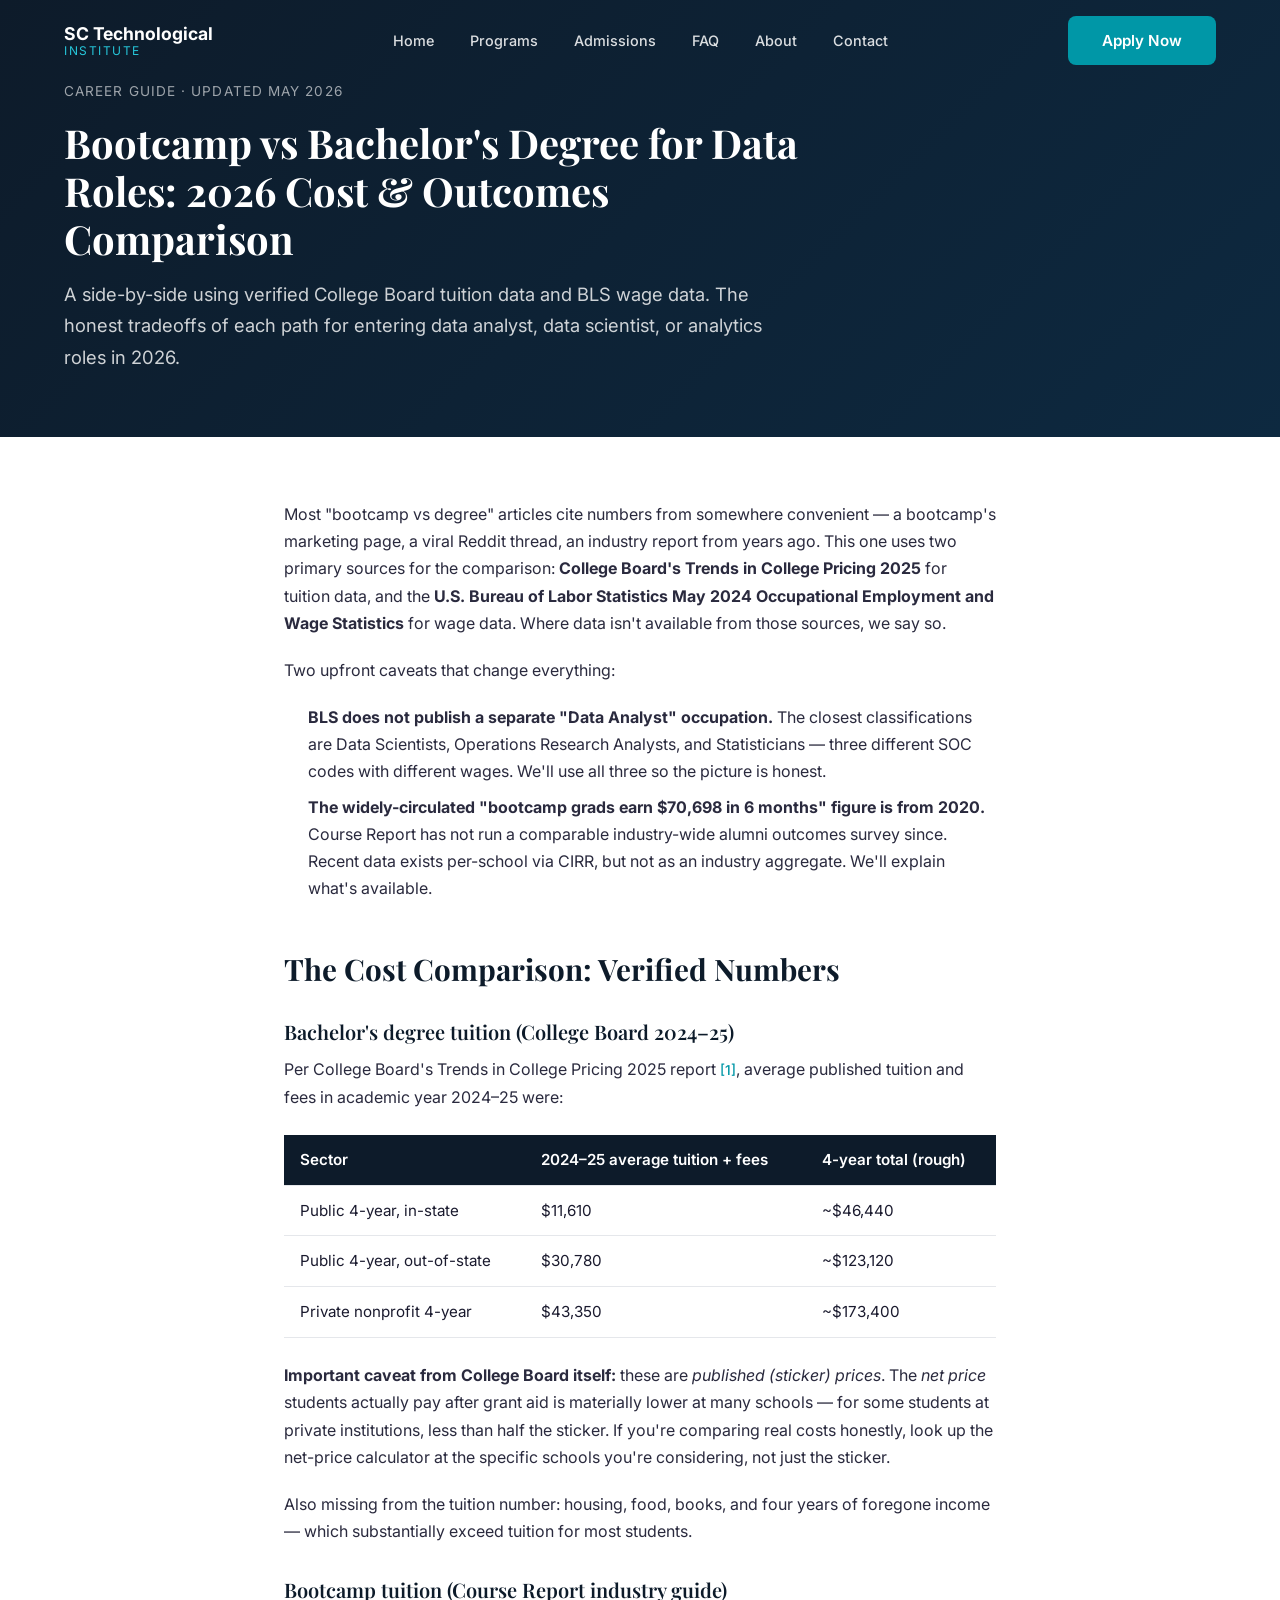
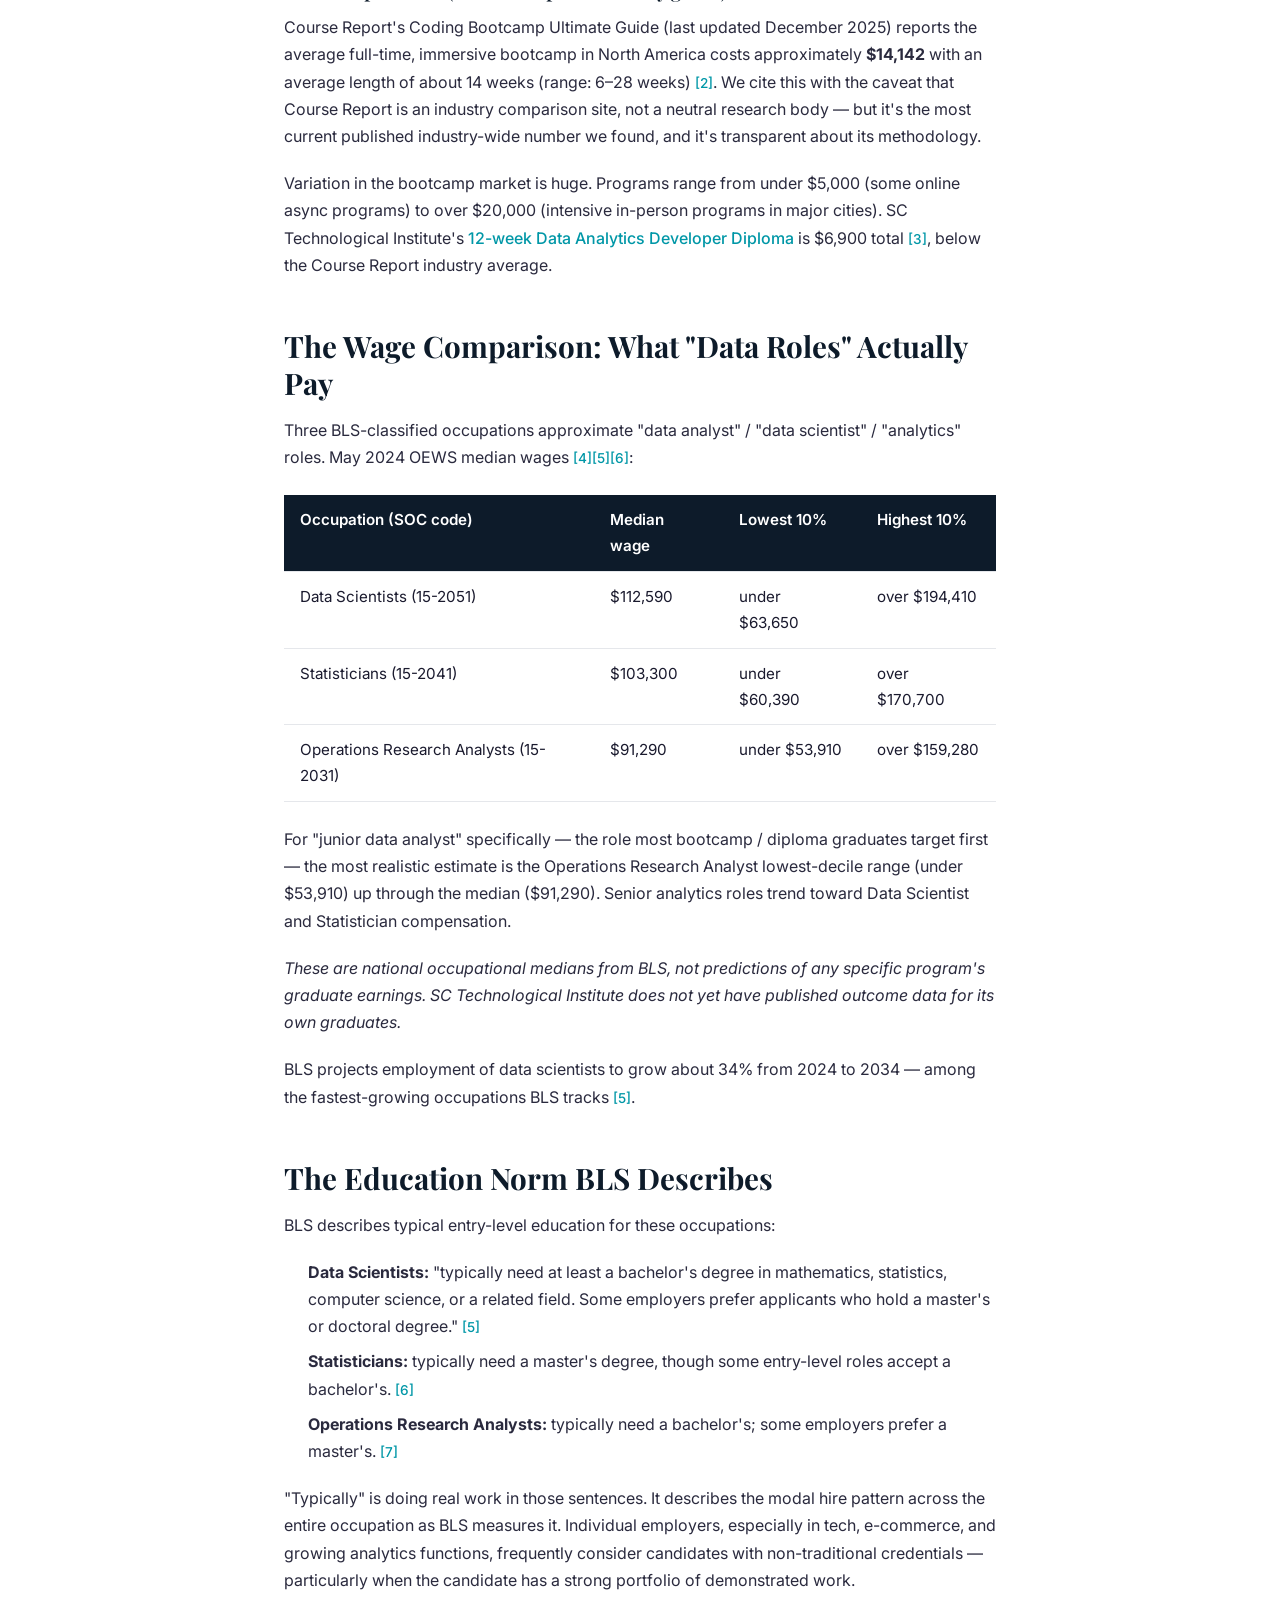
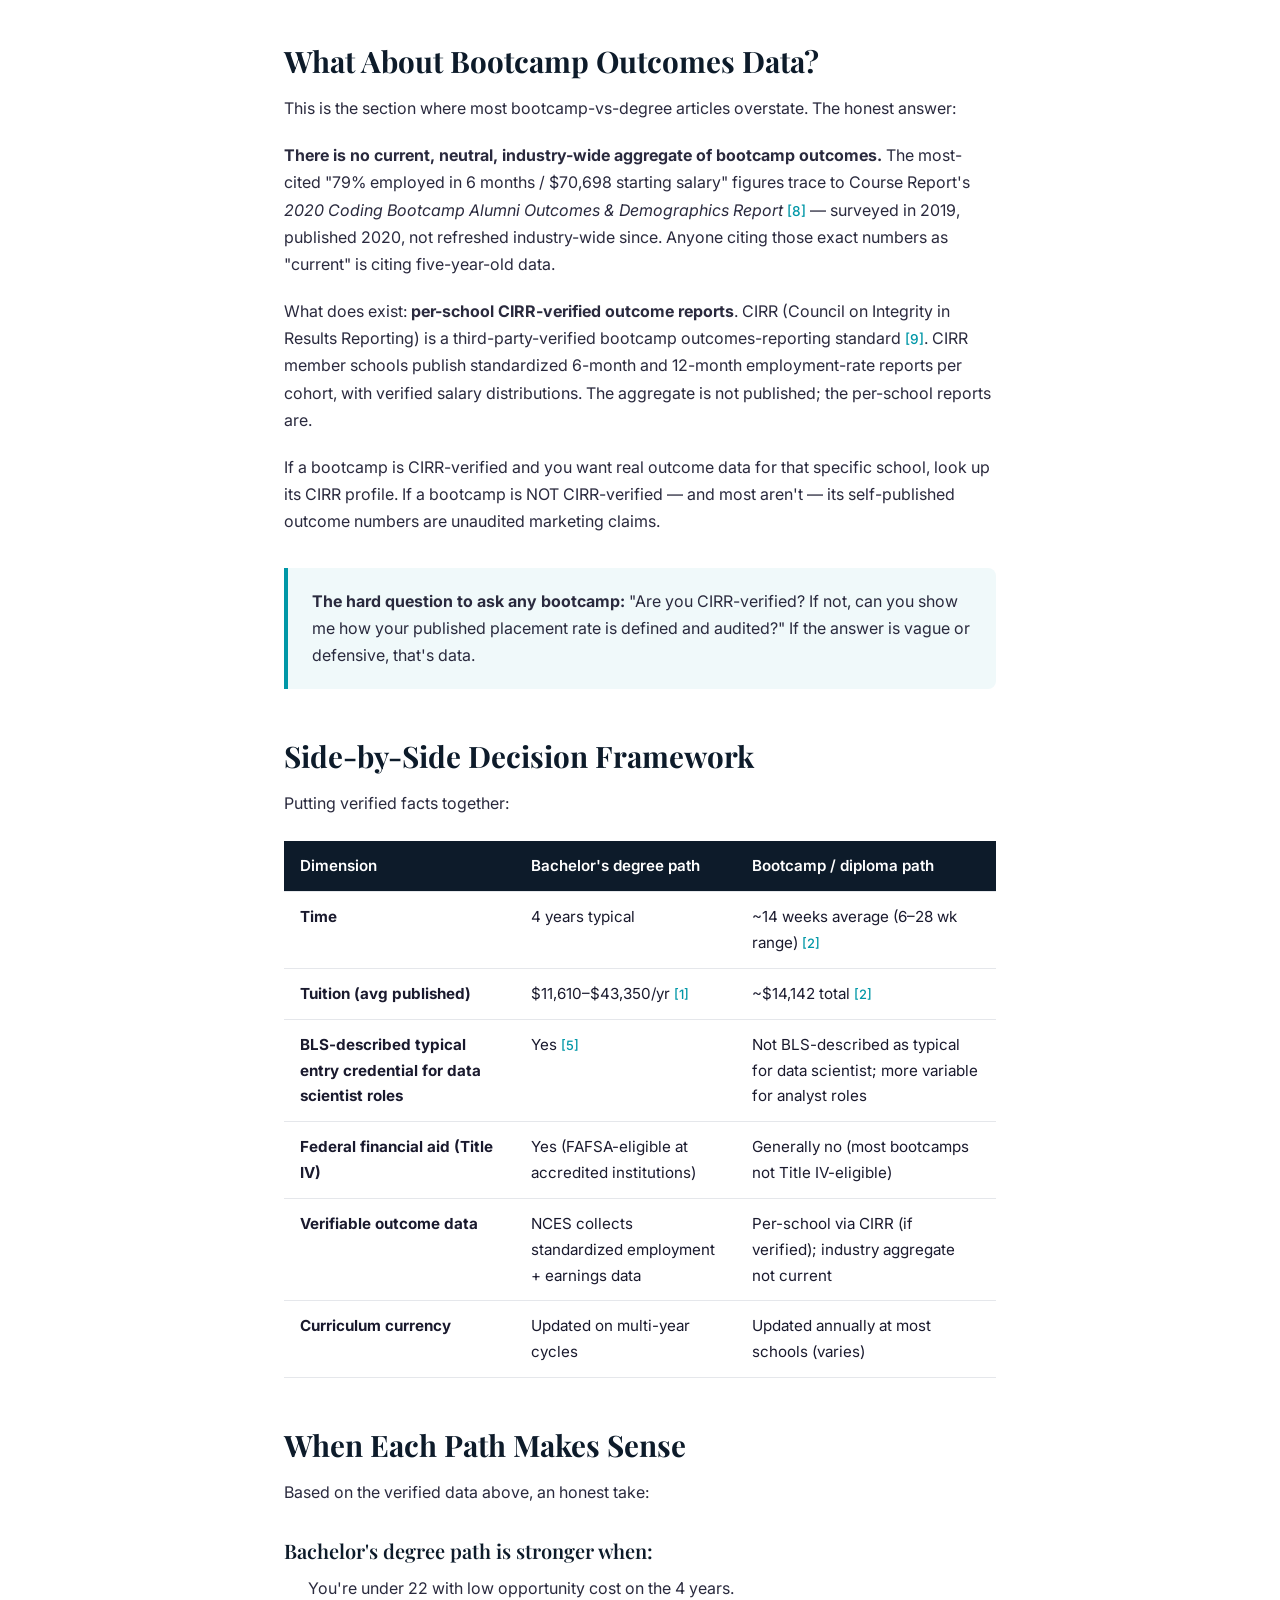
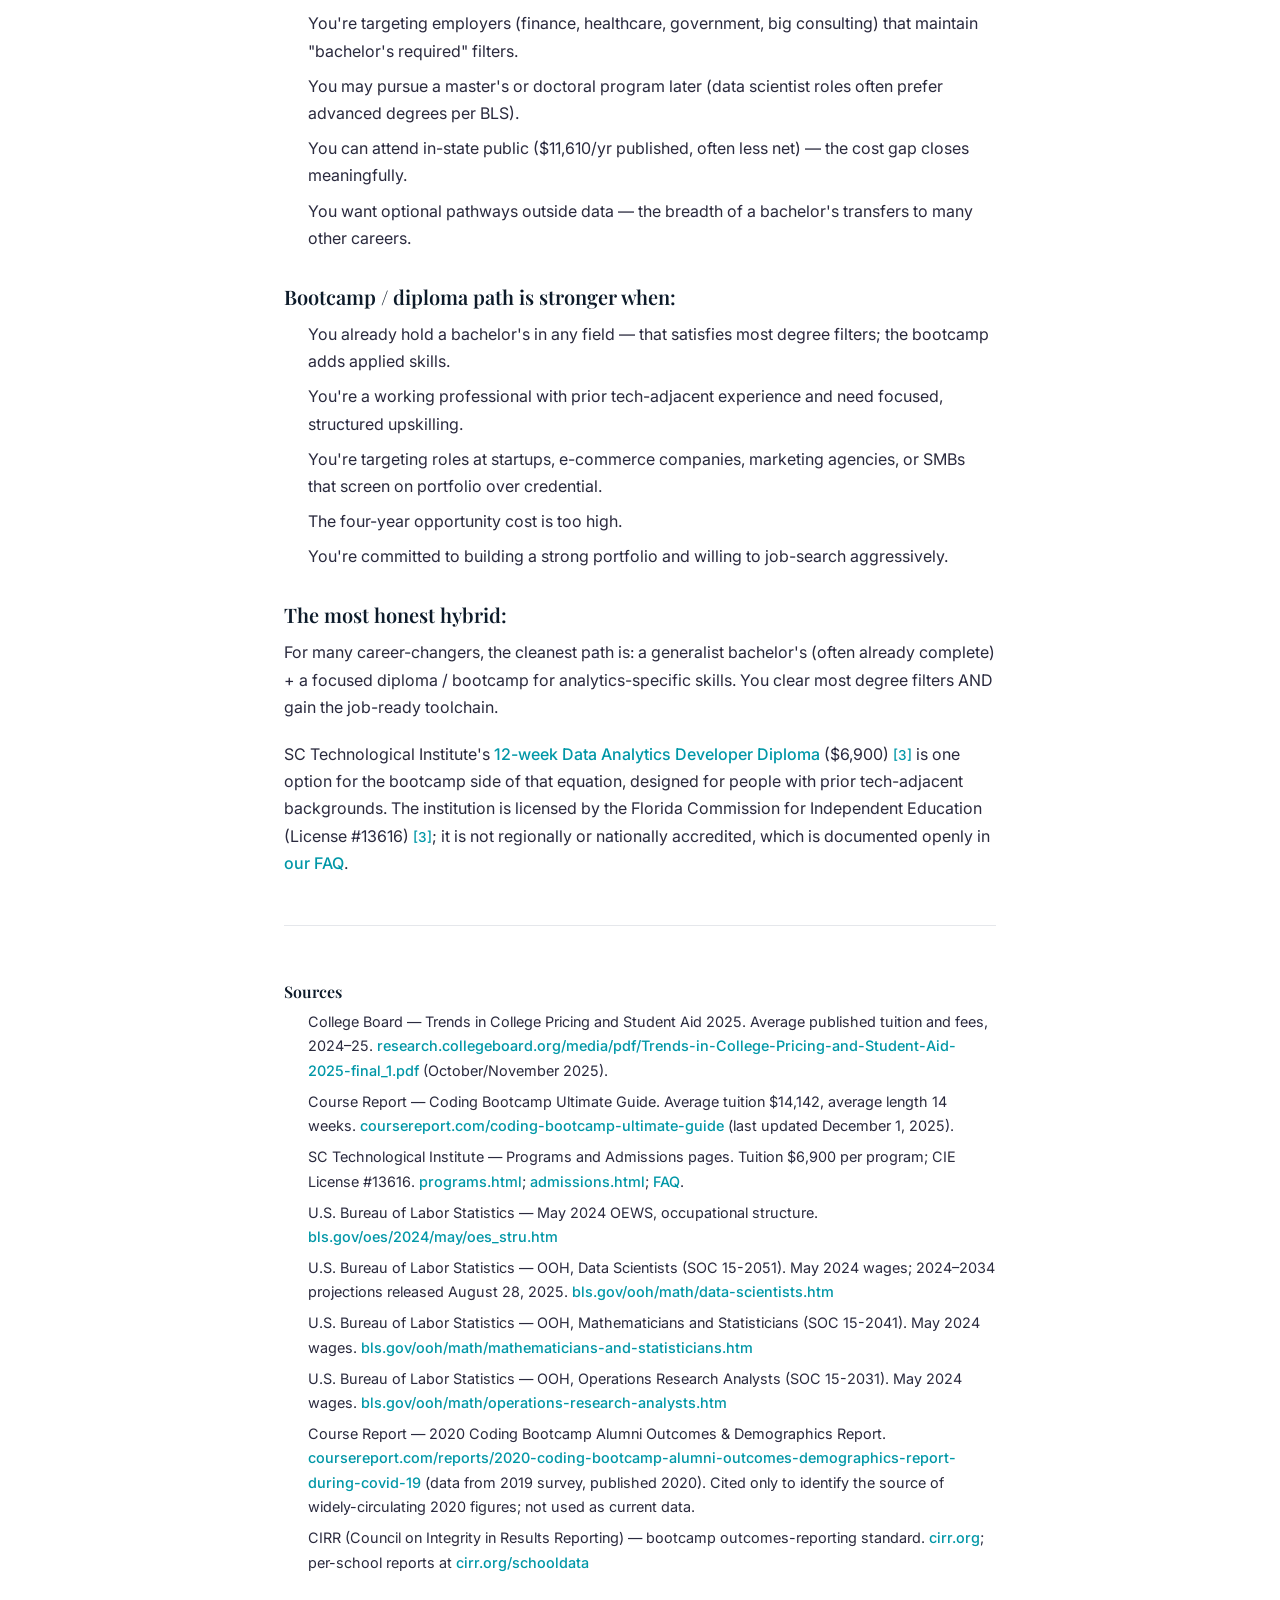
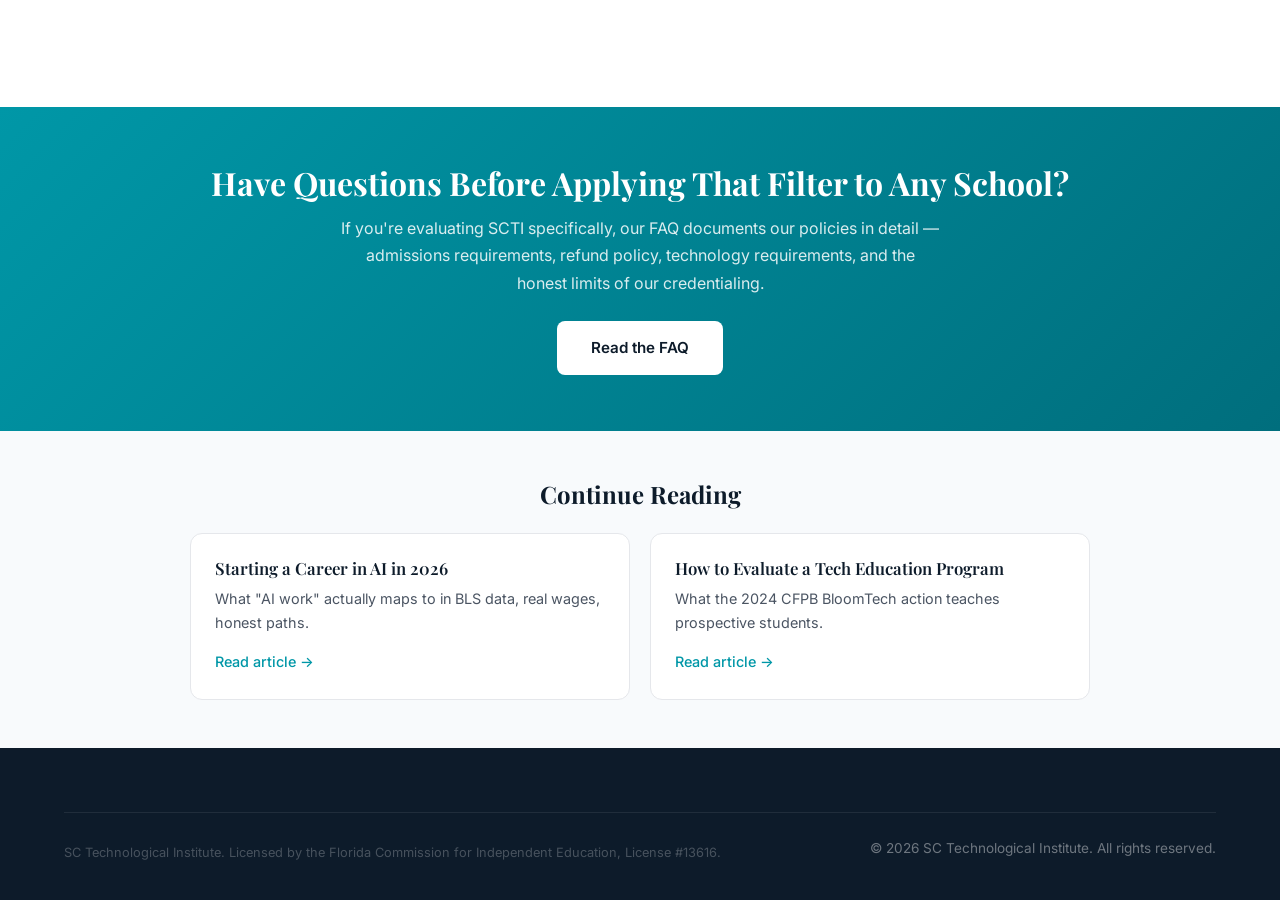
==== commit a7b54d9e: "Mirror from develop @ a034057" ====
--- a/blog/bootcamp-vs-bachelors-degree-data-roles-2026.html
+++ b/blog/bootcamp-vs-bachelors-degree-data-roles-2026.html
@@ -198,6 +198,8 @@
 
                 <p>For "junior data analyst" specifically — the role most bootcamp / diploma graduates target first — the most realistic estimate is the Operations Research Analyst lowest-decile range (under $53,910) up through the median ($91,290). Senior analytics roles trend toward Data Scientist and Statistician compensation.</p>
 
+                <p><em>These are national occupational medians from BLS, not predictions of any specific program's graduate earnings. SC Technological Institute does not yet have published outcome data for its own graduates.</em></p>
+
                 <p>BLS projects employment of data scientists to grow about 34% from 2024 to 2034 — among the fastest-growing occupations BLS tracks <a href="#fn5" class="source-cite">[5]</a>.</p>
 
                 <h2>The Education Norm BLS Describes</h2>
@@ -318,9 +320,9 @@
 
         <section class="article-cta">
             <div class="container">
-                <h2>If You're Leaning Toward the Diploma Path</h2>
-                <p>SCTI's 12-week Data Analytics Developer Diploma is one example to apply this filter to. Florida CIE Licensed (#13616), $6,900 total, 100% online with live instruction, designed for people with prior tech-adjacent experience.</p>
-                <a href="../programs.html" class="btn">See the Program</a>
+                <h2>Have Questions Before Applying That Filter to Any School?</h2>
+                <p>If you're evaluating SCTI specifically, our FAQ documents our policies in detail — admissions requirements, refund policy, technology requirements, and the honest limits of our credentialing.</p>
+                <a href="../faq.html" class="btn">Read the FAQ</a>
             </div>
         </section>
     </article>
